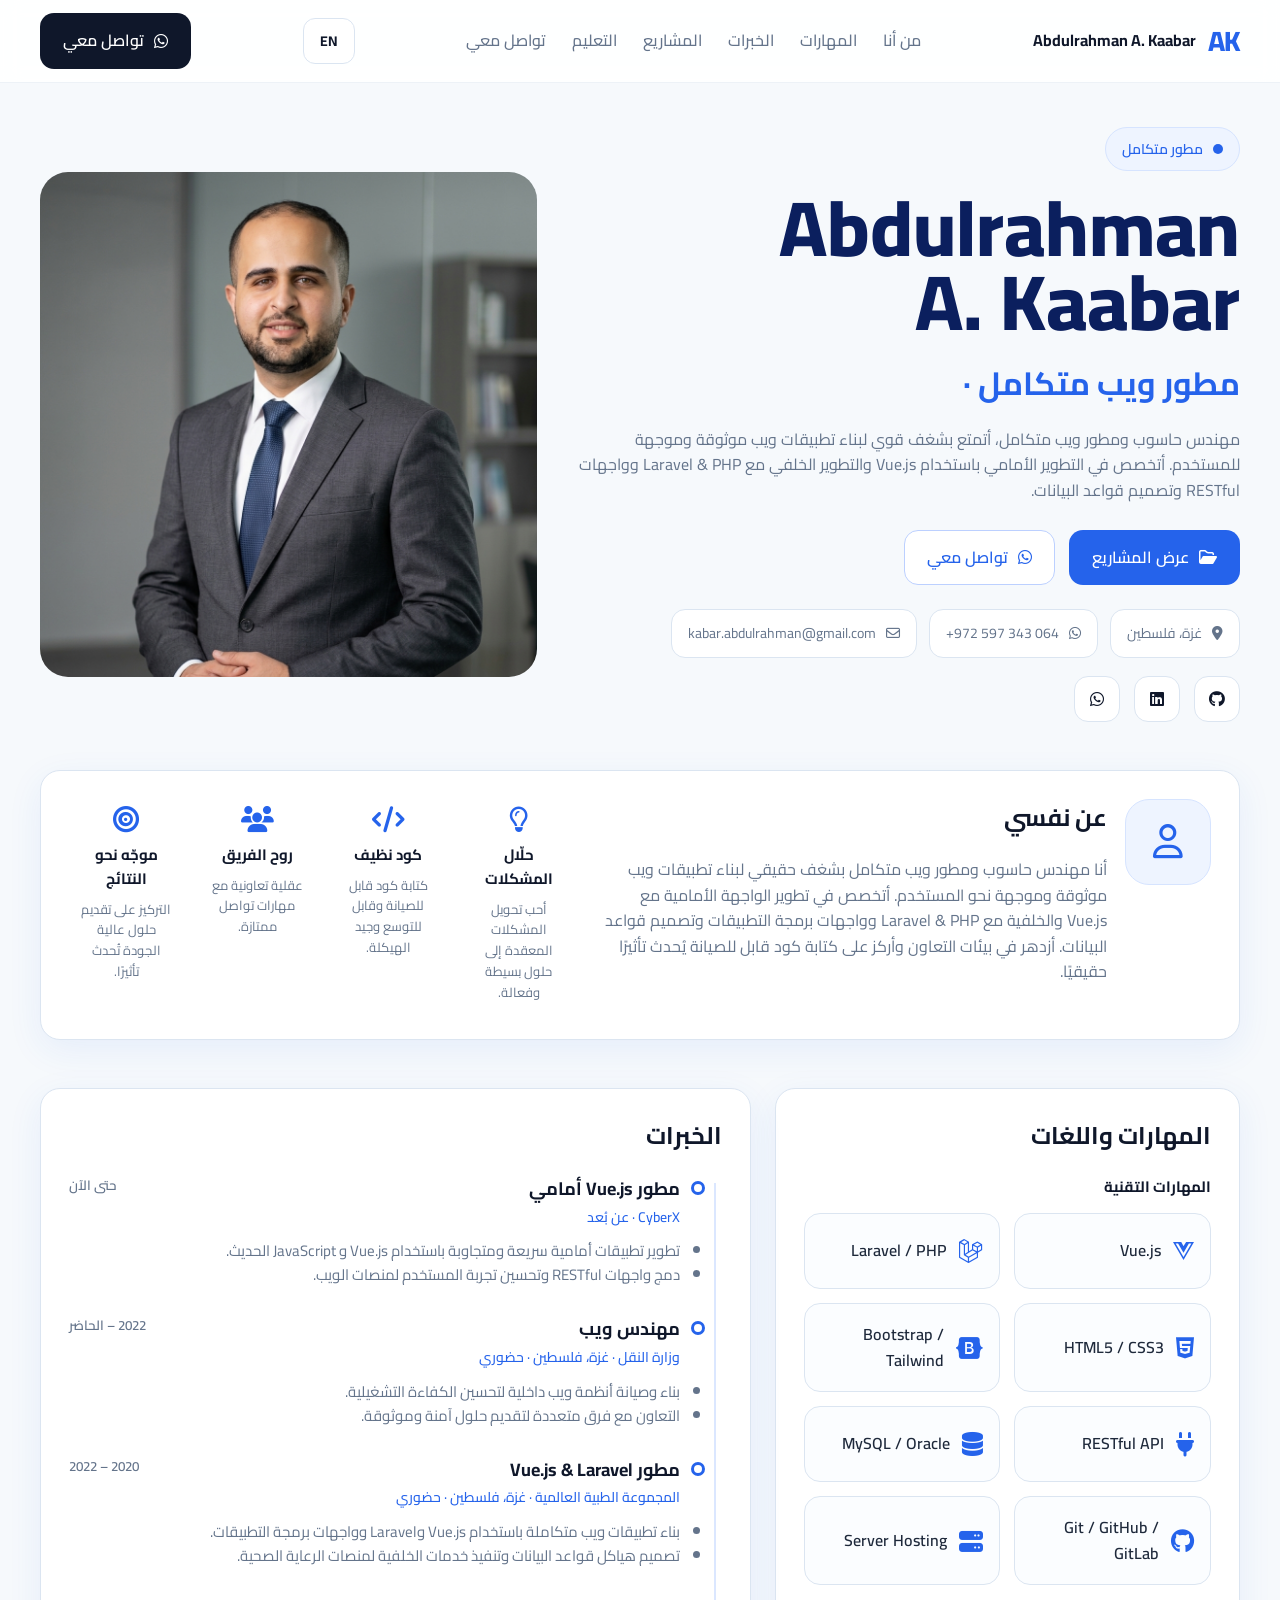
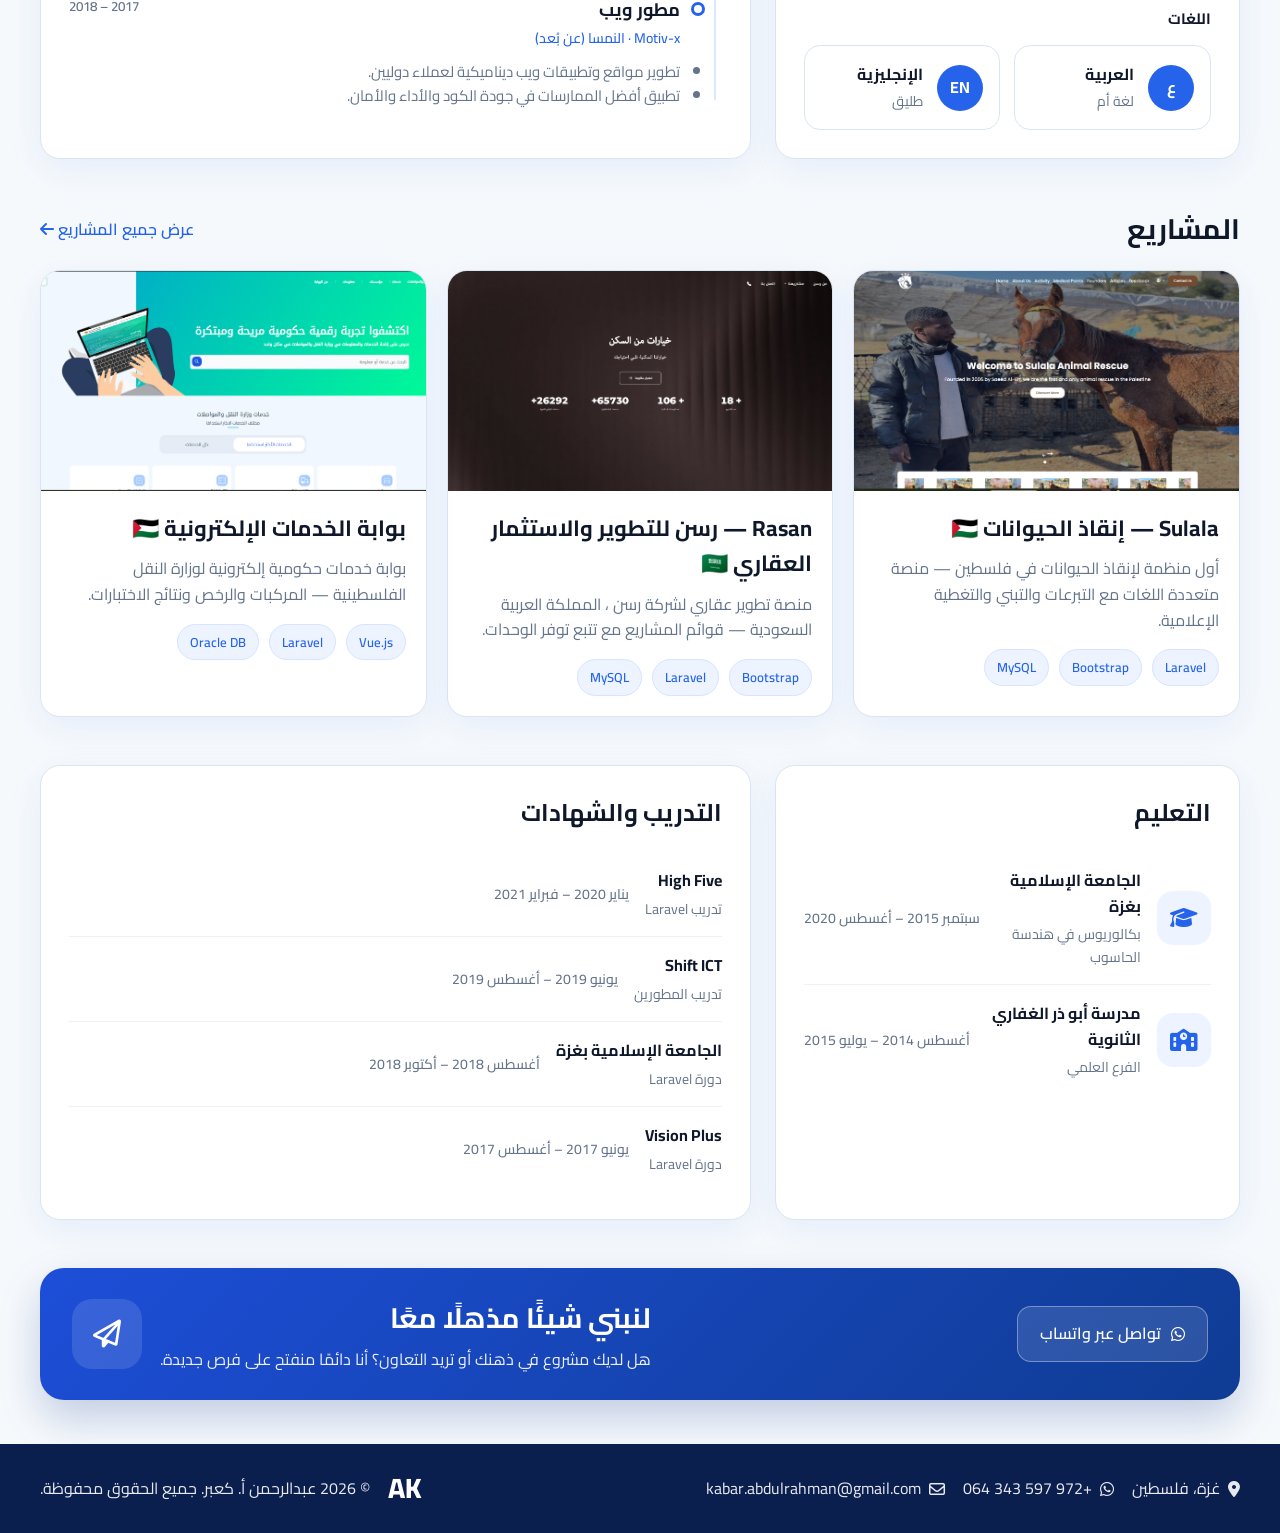
==== index.html @ 0f545db5 "update" ====
<!DOCTYPE html>
<html lang="ar" dir="rtl">
<head>
  <meta charset="UTF-8" />
  <meta name="viewport" content="width=device-width, initial-scale=1.0" />
  <title>عبد الرحمن كعبر | Full-Stack Vue.js &amp; Laravel Developer</title>

  <!-- SEO Primary -->
  <meta name="description" content="عبد الرحمن كعبر — مطور ويب Full-Stack متخصص في Vue.js و Laravel مع خبرة تزيد عن 5 سنوات في بناء تطبيقات ويب قابلة للتوسع لقطاعات العقارات، الخدمات الحكومية الإلكترونية، والمنظمات غير الحكومية." />
  <meta name="keywords" content="عبد الرحمن كعبر, مطور ويب Full-Stack, مطور Vue.js, مطور Laravel, مطور ويب فلسطين, Abdulrahman Kaabar, Full-Stack Developer, Vue.js Developer, Laravel Developer, Web Developer Palestine" />
  <meta name="author" content="عبد الرحمن كعبر" />
  <meta name="robots" content="index, follow" />
  <link rel="canonical" href="https://abdulrahman-kaabar.com/" />

  <!-- Open Graph -->
  <meta property="og:type" content="website" />
  <meta property="og:title" content="عبد الرحمن كعبر | Full-Stack Vue.js &amp; Laravel Developer" />
  <meta property="og:description" content="مطور ويب Full-Stack مع خبرة تزيد عن 5 سنوات في بناء منصات العقارات، بوابات الخدمات الحكومية الإلكترونية، وتطبيقات المنظمات غير الحكومية باستخدام Vue.js و Laravel." />
  <meta property="og:url" content="https://abdulrahman-kaabar.com/" />
  <meta property="og:image" content="https://abdulrahman-kaabar.com/og-image.jpg" />
  <meta property="og:image:width" content="1200" />
  <meta property="og:image:height" content="630" />
  <meta property="og:locale" content="ar_PS" />
  <meta property="og:locale:alternate" content="en_US" />
  <meta property="og:site_name" content="Abdulrahman A. Kaabar — Portfolio" />

  <!-- Twitter Card -->
  <meta name="twitter:card" content="summary_large_image" />
  <meta name="twitter:title" content="عبد الرحمن كعبر | Full-Stack Vue.js &amp; Laravel Developer" />
  <meta name="twitter:description" content="مطور ويب Full-Stack مع خبرة تزيد عن 5 سنوات في بناء منصات العقارات، بوابات الخدمات الحكومية الإلكترونية، وتطبيقات المنظمات غير الحكومية باستخدام Vue.js و Laravel." />
  <meta name="twitter:image" content="https://abdulrahman-kaabar.com/og-image.jpg" />

  <link rel="preconnect" href="https://fonts.googleapis.com">
  <link rel="preconnect" href="https://fonts.gstatic.com" crossorigin>
  <link
    href="https://fonts.googleapis.com/css2?family=Inter:wght@400;500;600;700;800&display=swap"
    rel="stylesheet"
  >

  <link
    rel="stylesheet"
    href="https://cdnjs.cloudflare.com/ajax/libs/font-awesome/6.5.2/css/all.min.css"
  />

  <link rel="stylesheet" href="style.css" />
  <!-- Anti-flash: apply saved language before render -->
  <script>(function(){var l=localStorage.getItem('cv_lang')||'ar';document.documentElement.lang=l;document.documentElement.dir=l==='ar'?'rtl':'ltr';}())</script>

  <!-- Structured Data (JSON-LD) -->
  <script type="application/ld+json">
  {
    "@context": "https://schema.org",
    "@type": "Person",
    "name": "عبد الرحمن كعبر",
    "jobTitle": "Full-Stack Web Developer",
    "description": "Full-Stack Developer specializing in Vue.js and Laravel with 5+ years of experience building scalable web applications.",
    "url": "https://abdulrahman-kaabar.com/",
    "email": "kabar.abdulrahman@gmail.com",
    "telephone": "+972597343064",
    "address": {
      "@type": "PostalAddress",
      "addressLocality": "Gaza",
      "addressCountry": "PS"
    },
    "knowsAbout": ["Vue.js", "Laravel", "PHP", "MySQL", "Oracle DB", "REST APIs", "Full-Stack Web Development"],
    "knowsLanguage": [
      { "@type": "Language", "name": "Arabic" },
      { "@type": "Language", "name": "English" }
    ],
    "sameAs": ["https://wa.me/972597343064"]
  }
  </script>
</head>
<body>

  <!-- Header -->
  <header class="header">
    <div class="container navbar">
      <a href="#" class="logo">
        <span class="logo-mark">AK</span>
        <span class="logo-text">Abdulrahman A. Kaabar</span>
      </a>

      <nav class="nav">
        <a href="#about">About</a>
        <a href="#skills">Skills</a>
        <a href="#experience">Experience</a>
        <a href="#projects">Projects</a>
        <a href="#education">Education</a>
        <a href="#contact">Contact</a>
      </nav>

      <button class="lang-btn" id="langToggle" onclick="toggleLang()">EN</button>

      <a href="https://wa.me/972597343064" target="_blank" rel="noopener noreferrer" class="btn btn-dark">
        <i class="fa-brands fa-whatsapp"></i>
        Contact Me
      </a>
    </div>
  </header>

  <!-- Hero -->
  <section class="hero">
    <div class="container hero-grid">
      <div class="hero-content">
        <span class="badge">
          <span class="dot"></span>
          Full-Stack Developer
        </span>

        <h1>Abdulrahman<br />A. Kaabar</h1>

        <h2>Full-Stack Web Developer · Vue.js & Laravel</h2>

        <p class="hero-desc">
          Computer Engineer and Full-Stack Developer with expertise in building
          scalable web applications using modern technologies. I enjoy solving
          complex problems, writing clean code, and delivering high-impact
          solutions that help businesses grow.
        </p>

        <div class="hero-actions">
          <a href="#projects" class="btn btn-primary">
            <i class="fa-regular fa-folder-open"></i>
            View Projects
          </a>

          <a href="https://wa.me/972597343064" target="_blank" rel="noopener noreferrer" class="btn btn-outline">
            <i class="fa-brands fa-whatsapp"></i>
            Contact Me
          </a>
        </div>

        <div class="info-chips">
          <div class="chip">
            <i class="fa-solid fa-location-dot"></i>
            Gaza, Palestine
          </div>
          <a href="https://wa.me/972597343064" target="_blank" rel="noopener noreferrer" class="chip">
            <i  class="fa-brands fa-whatsapp"></i>
            <span style="direction: ltr;">+972 597 343 064</span>
          </a>
          <div class="chip">
            <i class="fa-regular fa-envelope"></i>
            kabar.abdulrahman@gmail.com
          </div>
        </div>

        <div class="socials">
          <a href="https://github.com/AbdulrahmanKab"><i class="fa-brands fa-github"></i></a>
          <a href="https://www.linkedin.com/in/abdulrahman-kabar-14bb731b8/"><i class="fa-brands fa-linkedin"></i></a>
          <a href="https://wa.me/972597343064" target="_blank" rel="noopener noreferrer"><i class="fa-brands fa-whatsapp"></i></a>
        </div>
      </div>

      <div class="hero-image-wrap">
        <div class="hero-shape"></div>
        <img src="./my_image.png" alt="Profile" class="hero-image" />
      </div>
    </div>
  </section>

  <!-- About Summary -->
  <section id="about" class="section">
    <div class="container">
      <div class="card about-card">
        <div class="about-main">
          <div class="about-icon">
            <i class="fa-regular fa-user"></i>
          </div>

          <div>
            <h3 class="section-card-title">About Me</h3>
            <p>
              I am a Computer Engineer and Full-Stack Developer with a strong
              passion for building reliable, user-centric web applications. I
              specialize in front-end development with Vue.js and back-end
              development with Laravel & PHP, RESTful APIs, and database design.
              I thrive in collaborative environments and focus on writing
              maintainable code that delivers real impact.
            </p>
          </div>
        </div>

        <div class="about-highlights">
          <div class="highlight">
            <i class="fa-regular fa-lightbulb"></i>
            <h4>Problem Solver</h4>
            <p>I love turning complex problems into simple, effective solutions.</p>
          </div>

          <div class="highlight">
            <i class="fa-solid fa-code"></i>
            <h4>Clean Code</h4>
            <p>Writing maintainable, scalable, and well-structured code.</p>
          </div>

          <div class="highlight">
            <i class="fa-solid fa-users"></i>
            <h4>Team Player</h4>
            <p>Collaborative mindset with excellent communication skills.</p>
          </div>

          <div class="highlight">
            <i class="fa-solid fa-bullseye"></i>
            <h4>Result Driven</h4>
            <p>Focused on delivering high-quality solutions that create impact.</p>
          </div>
        </div>
      </div>
    </div>
  </section>

  <!-- Skills + Experience -->
  <section class="section">
    <div class="container two-cols">
      <!-- Skills -->
      <div id="skills" class="card">
        <h3 class="section-card-title">Skills & Languages</h3>

        <div class="block-title">Technical Skills</div>

        <div class="skill-grid">
          <div class="skill-box"><i class="fa-brands fa-vuejs"></i><span>Vue.js</span></div>
          <div class="skill-box"><i class="fa-brands fa-laravel"></i><span>Laravel / PHP</span></div>
          <div class="skill-box"><i class="fa-brands fa-html5"></i><span>HTML5 / CSS3</span></div>
          <div class="skill-box"><i class="fa-brands fa-bootstrap"></i><span>Bootstrap / Tailwind</span></div>
          <div class="skill-box"><i class="fa-solid fa-plug"></i><span>RESTful API</span></div>
          <div class="skill-box"><i class="fa-solid fa-database"></i><span>MySQL / Oracle</span></div>
          <div class="skill-box"><i class="fa-brands fa-github"></i><span>Git / GitHub / GitLab</span></div>
          <div class="skill-box"><i class="fa-solid fa-server"></i><span>Server Hosting</span></div>
        </div>

        <div class="block-title">Languages</div>
        <div class="languages">
          <div class="language-box">
            <div class="lang-circle">ع</div>
            <div>
              <strong>Arabic</strong>
              <span>Native</span>
            </div>
          </div>

          <div class="language-box">
            <div class="lang-circle">EN</div>
            <div>
              <strong>English</strong>
              <span>Fluent</span>
            </div>
          </div>
        </div>
      </div>

      <!-- Experience -->
      <div id="experience" class="card">
        <h3 class="section-card-title">Experience</h3>

        <div class="timeline">
          <div class="timeline-item">
            <div class="timeline-dot"></div>
            <div class="timeline-content">
              <div class="timeline-top">
                <div>
                  <h4>Frontend Vue.js Developer</h4>
                  <span>CyberX · Remote</span>
                </div>
                <small>Present</small>
              </div>
              <ul>
                <li>Developed responsive, high-performance front-end applications using Vue.js and modern JavaScript.</li>
                <li>Integrated RESTful APIs and optimized user experience for web platforms.</li>
              </ul>
            </div>
          </div>

          <div class="timeline-item">
            <div class="timeline-dot"></div>
            <div class="timeline-content">
              <div class="timeline-top">
                <div>
                  <h4>Web Engineer</h4>
                  <span>Ministry of Transport · Gaza, Palestine · On-site</span>
                </div>
                <small>2022 – present</small>
              </div>
              <ul>
                <li>Built and maintained web systems for internal use, improving operational efficiency.</li>
                <li>Collaborated with cross-functional teams to deliver secure and reliable solutions.</li>
              </ul>
            </div>
          </div>



          <div class="timeline-item">
            <div class="timeline-dot"></div>
            <div class="timeline-content">
              <div class="timeline-top">
                <div>
                  <h4>Vue.js & Laravel Developer</h4>
                  <span>Global Medical Group · Gaza, Palestine · On-site</span>
                </div>
                <small>2020 – 2022</small>
              </div>
              <ul>
                <li>Building full-stack web applications with Vue.js, Laravel, and RESTful APIs.</li>
                <li>Designed database structures and implemented backend services for healthcare platforms.</li>
              </ul>
            </div>
          </div>
                    <div class="timeline-item">
            <div class="timeline-dot"></div>
            <div class="timeline-content">
              <div class="timeline-top">
                <div>
                  <h4>Web Developer</h4>
                  <span>Motiv-x · Austria (Remote)</span>
                </div>
                <small>2017 – 2018</small>
              </div>
              <ul>
                <li>Developed dynamic websites and web applications for international clients.</li>
                <li>Implemented best practices in code quality, performance, and security.</li>
              </ul>
            </div>
          </div>
        </div>
      </div>
    </div>
  </section>

  <!-- Projects -->
  <section id="projects" class="section">
    <div class="container">
      <div class="section-head">
        <h3>Projects</h3>
        <a href="projects.html" class="view-all">View All Projects <i class="fa-solid fa-arrow-right"></i></a>
      </div>

      <div class="projects-grid">
        <div class="project-card">
          <img src="./images/sulalah.png" alt="Sulala Animal Rescue" />
          <div class="project-body">
            <h4>Sulala Animal Rescue 🇵🇸</h4>
            <p>First animal rescue NGO in Palestine — multilingual platform with donations, adoption, and media coverage.</p>
            <div class="tags">
              <span>Laravel</span>
              <span>Bootstrap</span>
              <span>MySQL</span>
            </div>
          </div>
        </div>

        <div class="project-card">
          <img src="./images/rasan.png" alt="Rasan Real Estate" />
          <div class="project-body">
            <h4>Rasan — رسن للتطوير والاستثمار 🇸🇦</h4>
            <p>Real estate development platform for Rsan Investment, Saudi Arabia — project listings with unit availability tracking.</p>
            <div class="tags">
              <span>Bootstrap</span>
              <span>Laravel</span>
              <span>MySQL</span>
            </div>
          </div>
        </div>

        <div class="project-card">
          <img src="./images/portal.png" alt="MoT E-Services Portal" />
          <div class="project-body">
            <h4>MoT E-Services Portal 🇵🇸</h4>
            <p>Government e-services portal for the Palestinian Ministry of Transport — vehicles, licenses, and exam results.</p>
            <div class="tags">
              <span>Vue.js</span>
              <span>Laravel</span>
              <span>Oracle DB</span>
            </div>
          </div>
        </div>
      </div>
    </div>
  </section>

  <!-- Education + Training -->
  <section id="education" class="section">
    <div class="container two-cols">
      <div class="card">
        <h3 class="section-card-title">Education</h3>

        <div class="edu-item">
          <div class="edu-icon"><i class="fa-solid fa-graduation-cap"></i></div>
          <div class="edu-info">
            <h4>Islamic University of Gaza</h4>
            <p>Bachelor's in Computer Engineering</p>
          </div>
          <span>Sep 2015 – Aug 2020</span>
        </div>

        <div class="edu-item">
          <div class="edu-icon"><i class="fa-solid fa-school"></i></div>
          <div class="edu-info">
            <h4>Abu Thar Al-Ghafari High School</h4>
            <p>Scientific Stream</p>
          </div>
          <span>Aug 2014 – Jul 2015</span>
        </div>
      </div>

      <div class="card">
        <h3 class="section-card-title">Training & Certifications</h3>
      <div class="training-item">
          <div>
            <h4>High Five</h4>
            <p>Laravel Training</p>
          </div>
          <span>Jan 2020 – Feb 2021</span>
        </div>
        <div class="training-item">
          <div>
            <h4>Shift ICT</h4>
            <p>Developer Training</p>
          </div>
          <span>Jun 2019 – Aug 2019</span>
        </div>

        <div class="training-item">
          <div>
            <h4>Islamic University of Gaza</h4>
            <p>Laravel Course</p>
          </div>
          <span>Aug 201 – Oct 2018</span>
        </div>

        <div class="training-item">
          <div>
            <h4>Vision Plus</h4>
            <p>Laravel Course</p>
          </div>
          <span>Jun 2017 – Aug 2017</span>
        </div>

  
      </div>
    </div>
  </section>

  <!-- CTA -->
  <section id="contact" class="section">
    <div class="container">
      <div class="cta">
        <div class="cta-left">
          <div class="cta-icon">
            <i class="fa-regular fa-paper-plane"></i>
          </div>
          <div>
            <h3>Let's build something amazing together</h3>
            <p>Have a project in mind or want to collaborate? I'm always open to new opportunities.</p>
          </div>
        </div>

        <a href="https://wa.me/972597343064" target="_blank" rel="noopener noreferrer" class="btn btn-light">
          <i class="fa-brands fa-whatsapp"></i>
          Chat on WhatsApp
        </a>
      </div>
    </div>
  </section>

  <!-- Footer -->
  <footer class="footer">
    <div class="container footer-content">
      <div class="footer-left">
        <span class="footer-logo">AK</span>
        <span>© 2026 Abdulrahman A. Kaabar. All rights reserved.</span>
      </div>

      <div class="footer-right">
        <span><i class="fa-solid fa-location-dot"></i> Gaza, Palestine</span>
        <a href="https://wa.me/972597343064" target="_blank" rel="noopener noreferrer" style="color:inherit;display:inline-flex;align-items:center;gap:8px;"><i class="fa-brands fa-whatsapp"></i> +972 597 343 064</a>
        <span><i class="fa-regular fa-envelope"></i> kabar.abdulrahman@gmail.com</span>
      </div>
    </div>
  </footer>


  <script>
    /* ══════════════════════════════════════════════════════════
       i18n – Portfolio (index.html)
       Default language: Arabic (ar). Toggle stores to localStorage.
    ══════════════════════════════════════════════════════════ */
    const T = {
      ar: {
        title: 'عبدالرحمن أ. كعبر | ملف الأعمال',
        lang_lbl: 'EN',
        nav: ['من أنا', 'المهارات', 'الخبرات', 'المشاريع', 'التعليم', 'تواصل معي'],
        nav_btn: 'تواصل معي',
        badge: 'مطور متكامل',
        h2: 'مطور ويب متكامل ·',
        hero_desc: 'مهندس حاسوب ومطور ويب متكامل، أتمتع بشغف قوي لبناء تطبيقات ويب موثوقة وموجهة للمستخدم. أتخصص في التطوير الأمامي باستخدام Vue.js والتطوير الخلفي مع Laravel & PHP وواجهات RESTful وتصميم قواعد البيانات.',
        btn1: 'عرض المشاريع',
        btn2: 'تواصل معي',
        chip_location: 'غزة، فلسطين',
        about_title: 'عن نفسي',
        about_text: 'أنا مهندس حاسوب ومطور ويب متكامل بشغف حقيقي لبناء تطبيقات ويب موثوقة وموجهة نحو المستخدم. أتخصص في تطوير الواجهة الأمامية مع Vue.js والخلفية مع Laravel & PHP وواجهات برمجة التطبيقات وتصميم قواعد البيانات. أزدهر في بيئات التعاون وأركز على كتابة كود قابل للصيانة يُحدث تأثيرًا حقيقيًا.',
        hl: [
          ['حلّال المشكلات', 'أحب تحويل المشكلات المعقدة إلى حلول بسيطة وفعالة.'],
          ['كود نظيف', 'كتابة كود قابل للصيانة وقابل للتوسع وجيد الهيكلة.'],
          ['روح الفريق', 'عقلية تعاونية مع مهارات تواصل ممتازة.'],
          ['موجّه نحو النتائج', 'التركيز على تقديم حلول عالية الجودة تُحدث تأثيرًا.'],
        ],
        skills_title: 'المهارات واللغات',
        tech_skills: 'المهارات التقنية',
        lang_section: 'اللغات',
        langs: [['العربية', 'لغة أم'], ['الإنجليزية', 'طليق']],
        exp_title: 'الخبرات',
        exp: [
          ['مطور Vue.js أمامي', 'CyberX · عن بُعد', 'حتى الآن',
           'تطوير تطبيقات أمامية سريعة ومتجاوبة باستخدام Vue.js و JavaScript الحديث.',
           'دمج واجهات RESTful وتحسين تجربة المستخدم لمنصات الويب.'],
          ['مهندس ويب', 'وزارة النقل · غزة، فلسطين · حضوري', '2022 – الحاضر',
           'بناء وصيانة أنظمة ويب داخلية لتحسين الكفاءة التشغيلية.',
           'التعاون مع فرق متعددة لتقديم حلول آمنة وموثوقة.'],
          ['مطور Vue.js & Laravel', 'المجموعة الطبية العالمية · غزة، فلسطين · حضوري', '2020 – 2022',
           'بناء تطبيقات ويب متكاملة باستخدام Vue.js وLaravel وواجهات برمجة التطبيقات.',
           'تصميم هياكل قواعد البيانات وتنفيذ خدمات الخلفية لمنصات الرعاية الصحية.'],
          ['مطور ويب', 'Motiv-x · النمسا (عن بُعد)', '2017 – 2018',
           'تطوير مواقع وتطبيقات ويب ديناميكية لعملاء دوليين.',
           'تطبيق أفضل الممارسات في جودة الكود والأداء والأمان.'],
        ],
        proj_title: 'المشاريع',
        view_all: 'عرض جميع المشاريع',
        projs: [
          ['Sulala — إنقاذ الحيوانات 🇵🇸', 'أول منظمة لإنقاذ الحيوانات في فلسطين — منصة متعددة اللغات مع التبرعات والتبني والتغطية الإعلامية.'],
          ['Rasan — رسن للتطوير والاستثمار العقاري 🇸🇦', 'منصة تطوير عقاري لشركة رسن ، المملكة العربية السعودية — قوائم المشاريع مع تتبع توفر الوحدات.'],
          ['بوابة الخدمات الإلكترونية 🇵🇸', 'بوابة خدمات حكومية إلكترونية لوزارة النقل الفلسطينية — المركبات والرخص ونتائج الاختبارات.'],
        ],
        edu_title: 'التعليم',
        edu: [
          ['الجامعة الإسلامية بغزة', 'بكالوريوس في هندسة الحاسوب', 'سبتمبر 2015 – أغسطس 2020'],
          ['مدرسة أبو ذر الغفاري الثانوية', 'الفرع العلمي', 'أغسطس 2014 – يوليو 2015'],
        ],
        train_title: 'التدريب والشهادات',
        train: [
          ['High Five', 'تدريب Laravel', 'يناير 2020 – فبراير 2021'],
          ['Shift ICT', 'تدريب المطورين', 'يونيو 2019 – أغسطس 2019'],
          ['الجامعة الإسلامية بغزة', 'دورة Laravel', 'أغسطس 2018 – أكتوبر 2018'],
          ['Vision Plus', 'دورة Laravel', 'يونيو 2017 – أغسطس 2017'],
        ],
        cta_h3: 'لنبني شيئًا مذهلًا معًا',
        cta_p: 'هل لديك مشروع في ذهنك أو تريد التعاون؟ أنا دائمًا منفتح على فرص جديدة.',
        cta_btn: 'تواصل عبر واتساب',
        footer_copy: '© 2026 عبدالرحمن أ. كعبر. جميع الحقوق محفوظة.',
        footer_loc: 'غزة، فلسطين',
      },
      en: {
        title: 'Abdulrahman A. Kaabar | Portfolio',
        lang_lbl: 'العربية',
        nav: ['About', 'Skills', 'Experience', 'Projects', 'Education', 'Contact'],
        nav_btn: 'Contact Me',
        badge: 'Full-Stack Developer',
        h2: 'Full-Stack Web Developer · Vue.js & Laravel',
        hero_desc: 'Computer Engineer and Full-Stack Developer with expertise in building scalable web applications using modern technologies. I enjoy solving complex problems, writing clean code, and delivering high-impact solutions that help businesses grow.',
        btn1: 'View Projects',
        btn2: 'Contact Me',
        chip_location: 'Gaza, Palestine',
        about_title: 'About Me',
        about_text: 'I am a Computer Engineer and Full-Stack Developer with a strong passion for building reliable, user-centric web applications. I specialize in front-end development with Vue.js and back-end development with Laravel & PHP, RESTful APIs, and database design. I thrive in collaborative environments and focus on writing maintainable code that delivers real impact.',
        hl: [
          ['Problem Solver', 'I love turning complex problems into simple, effective solutions.'],
          ['Clean Code', 'Writing maintainable, scalable, and well-structured code.'],
          ['Team Player', 'Collaborative mindset with excellent communication skills.'],
          ['Result Driven', 'Focused on delivering high-quality solutions that create impact.'],
        ],
        skills_title: 'Skills & Languages',
        tech_skills: 'Technical Skills',
        lang_section: 'Languages',
        langs: [['Arabic', 'Native'], ['English', 'Fluent']],
        exp_title: 'Experience',
        exp: [
          ['Frontend Vue.js Developer', 'CyberX · Remote', 'Present',
           'Developed responsive, high-performance front-end applications using Vue.js and modern JavaScript.',
           'Integrated RESTful APIs and optimized user experience for web platforms.'],
          ['Web Engineer', 'Ministry of Transport · Gaza, Palestine · On-site', '2022 – present',
           'Built and maintained web systems for internal use, improving operational efficiency.',
           'Collaborated with cross-functional teams to deliver secure and reliable solutions.'],
          ['Vue.js & Laravel Developer', 'Global Medical Group · Gaza, Palestine · On-site', '2020 – 2022',
           'Building full-stack web applications with Vue.js, Laravel, and RESTful APIs.',
           'Designed database structures and implemented backend services for healthcare platforms.'],
          ['Web Developer', 'Motiv-x · Austria (Remote)', '2017 – 2018',
           'Developed dynamic websites and web applications for international clients.',
           'Implemented best practices in code quality, performance, and security.'],
        ],
        proj_title: 'Projects',
        view_all: 'View All Projects',
        projs: [
          ['Sulala Animal Rescue 🇵🇸', 'First animal rescue NGO in Palestine — multilingual platform with donations, adoption, and media coverage.'],
          ['Rasan — رسن للاستثمار والتطوير العقاري 🇸🇦', 'Real estate development platform for Rasan Investment, Saudi Arabia — project listings with unit availability tracking.'],
          ['MoT E-Services Portal 🇵🇸', 'Government e-services portal for the Palestinian Ministry of Transport — vehicles, licenses, and exam results.'],
        ],
        edu_title: 'Education',
        edu: [
          ['Islamic University of Gaza', "Bachelor's in Computer Engineering", 'Sep 2015 – Aug 2020'],
          ['Abu Thar Al-Ghafari High School', 'Scientific Stream', 'Aug 2014 – Jul 2015'],
        ],
        train_title: 'Training & Certifications',
        train: [
          ['High Five', 'Laravel Training', 'Jan 2020 – Feb 2021'],
          ['Shift ICT', 'Developer Training', 'Jun 2019 – Aug 2019'],
          ['Islamic University of Gaza', 'Laravel Course', 'Aug 2018 – Oct 2018'],
          ['Vision Plus', 'Laravel Course', 'Jun 2017 – Aug 2017'],
        ],
        cta_h3: "Let's build something amazing together",
        cta_p: "Have a project in mind or want to collaborate? I'm always open to new opportunities.",
        cta_btn: 'Chat on WhatsApp',
        footer_copy: '© 2026 Abdulrahman A. Kaabar. All rights reserved.',
        footer_loc: 'Gaza, Palestine',
      }
    };

    /* Update text nodes while preserving child elements (icons etc.) */
    function setTxt(el, text) {
      if (!el) return;
      let done = false;
      el.childNodes.forEach(n => {
        if (n.nodeType === 3 && n.textContent.trim()) {
          n.textContent = ' ' + text + ' ';
          done = true;
        }
      });
      if (!done) el.textContent = text;
    }

    function applyLang(lang) {
      const t = T[lang];
      const D = document;
      D.documentElement.lang = lang;
      D.documentElement.dir = lang === 'ar' ? 'rtl' : 'ltr';
      D.title = t.title;

      /* Lang toggle label */
      const lb = D.getElementById('langToggle');
      if (lb) lb.textContent = t.lang_lbl;

      /* Nav */
      D.querySelectorAll('.nav a').forEach((a, i) => { if (t.nav[i]) a.textContent = t.nav[i]; });
      setTxt(D.querySelector('.navbar .btn-dark'), t.nav_btn);

      /* Hero */
      setTxt(D.querySelector('.badge'), t.badge);
      const h2el = D.querySelector('.hero-content h2');
      if (h2el) h2el.textContent = t.h2;
      const descEl = D.querySelector('.hero-desc');
      if (descEl) descEl.textContent = t.hero_desc;
      const hBtns = D.querySelectorAll('.hero-actions .btn');
      setTxt(hBtns[0], t.btn1);
      setTxt(hBtns[1], t.btn2);
      setTxt(D.querySelector('.info-chips .chip'), t.chip_location);

      /* About */
      const aboutTitle = D.querySelector('#about .section-card-title');
      if (aboutTitle) aboutTitle.textContent = t.about_title;
      const aboutP = D.querySelector('#about .about-main p');
      if (aboutP) aboutP.textContent = t.about_text;
      D.querySelectorAll('.highlight').forEach((h, i) => {
        if (!t.hl[i]) return;
        h.querySelector('h4').textContent = t.hl[i][0];
        h.querySelector('p').textContent  = t.hl[i][1];
      });

      /* Skills */
      const skillsTitle = D.querySelector('#skills .section-card-title');
      if (skillsTitle) skillsTitle.textContent = t.skills_title;
      const bts = D.querySelectorAll('#skills .block-title');
      if (bts[0]) bts[0].textContent = t.tech_skills;
      if (bts[1]) bts[1].textContent = t.lang_section;
      D.querySelectorAll('.language-box').forEach((b, i) => {
        if (!t.langs[i]) return;
        b.querySelector('strong').textContent = t.langs[i][0];
        b.querySelector('span').textContent   = t.langs[i][1];
      });

      /* Experience */
      const expTitle = D.querySelector('#experience .section-card-title');
      if (expTitle) expTitle.textContent = t.exp_title;
      D.querySelectorAll('.timeline-item').forEach((item, i) => {
        if (!t.exp[i]) return;
        const [title, company, date, li1, li2] = t.exp[i];
        item.querySelector('h4').textContent    = title;
        item.querySelector('span').textContent  = company;
        item.querySelector('small').textContent = date;
        const lis = item.querySelectorAll('li');
        if (lis[0]) lis[0].textContent = li1;
        if (lis[1]) lis[1].textContent = li2;
      });

      /* Projects */
      const projH3 = D.querySelector('#projects .section-head h3');
      if (projH3) projH3.textContent = t.proj_title;
      setTxt(D.querySelector('#projects .view-all'), t.view_all);
      D.querySelectorAll('.project-card').forEach((c, i) => {
        if (!t.projs[i]) return;
        c.querySelector('h4').textContent = t.projs[i][0];
        c.querySelector('p').textContent  = t.projs[i][1];
      });

      /* Education */
      const eduCards = D.querySelectorAll('#education .card');
      if (eduCards[0]) eduCards[0].querySelector('.section-card-title').textContent = t.edu_title;
      D.querySelectorAll('.edu-item').forEach((item, i) => {
        if (!t.edu[i]) return;
        item.querySelector('.edu-info h4').textContent = t.edu[i][0];
        item.querySelector('.edu-info p').textContent  = t.edu[i][1];
        item.querySelector('span').textContent         = t.edu[i][2];
      });

      /* Training */
      if (eduCards[1]) eduCards[1].querySelector('.section-card-title').textContent = t.train_title;
      D.querySelectorAll('.training-item').forEach((item, i) => {
        if (!t.train[i]) return;
        item.querySelector('h4').textContent   = t.train[i][0];
        item.querySelector('p').textContent    = t.train[i][1];
        item.querySelector('span').textContent = t.train[i][2];
      });

      /* CTA */
      const ctaH3 = D.querySelector('.cta h3');
      if (ctaH3) ctaH3.textContent = t.cta_h3;
      const ctaP = D.querySelector('.cta p');
      if (ctaP) ctaP.textContent = t.cta_p;
      setTxt(D.querySelector('#contact .btn-light'), t.cta_btn);

      /* Footer */
      const fSpans = D.querySelectorAll('.footer-left span');
      if (fSpans[1]) fSpans[1].textContent = t.footer_copy;
      setTxt(D.querySelector('.footer-right span'), t.footer_loc);
    }

    function toggleLang() {
      const next = document.documentElement.lang === 'ar' ? 'en' : 'ar';
      localStorage.setItem('cv_lang', next);
      applyLang(next);
    }

    /* Apply on DOMContentLoaded */
    applyLang(localStorage.getItem('cv_lang') || 'ar');
  </script>
</body>
</html>
---- style.css ----
@import url('https://fonts.googleapis.com/css2?family=Cairo:wght@400;500;600;700;800&display=swap');

:root {
  --primary: #2563eb;
  --primary-dark: #173b8f;
  --secondary: #0f172a;
  --text: #1e293b;
  --muted: #64748b;
  --border: #dbe5f1;
  --bg: #f6f9fc;
  --white: #ffffff;
  --shadow: 0 10px 35px rgba(37, 99, 235, 0.08);
  --radius: 20px;
}

* {
  margin: 0;
  padding: 0;
  box-sizing: border-box;
}

html {
  scroll-behavior: smooth;
}

body {
  font-family: "Inter", sans-serif;
  background: var(--bg);
  color: var(--text);
  line-height: 1.6;
}

img {
  display: block;
  max-width: 100%;
}

a {
  text-decoration: none;
  color: inherit;
}

ul {
  padding-left: 18px;
}

.container {
  width: min(1200px, calc(100% - 32px));
  margin-inline: auto;
}

.section {
  padding: 24px 0;
}

.card {
  background: var(--white);
  border: 1px solid var(--border);
  border-radius: var(--radius);
  box-shadow: var(--shadow);
  padding: 28px;
}

.section-card-title {
  font-size: 24px;
  font-weight: 700;
  margin-bottom: 20px;
  color: var(--secondary);
}

/* Header */
.header {
  position: sticky;
  top: 0;
  z-index: 999;
  background: rgba(255, 255, 255, 0.9);
  backdrop-filter: blur(10px);
  border-bottom: 1px solid #edf2f7;
}

.navbar {
  min-height: 82px;
  display: flex;
  align-items: center;
  justify-content: space-between;
  gap: 20px;
}

.logo {
  display: flex;
  align-items: center;
  gap: 12px;
  font-weight: 700;
}

.logo-mark {
  font-size: 28px;
  font-weight: 800;
  color: var(--primary);
  letter-spacing: -1px;
}

.logo-text {
  font-size: 16px;
  color: var(--secondary);
}

.nav {
  display: flex;
  align-items: center;
  gap: 26px;
}

.nav a {
  color: var(--muted);
  font-weight: 500;
  transition: 0.3s ease;
}

.nav a:hover,
.nav-active {
  color: var(--primary);
}

/* Buttons */
.btn {
  display: inline-flex;
  align-items: center;
  gap: 10px;
  padding: 14px 22px;
  border-radius: 14px;
  font-weight: 600;
  transition: 0.3s ease;
  border: 1px solid transparent;
}

.btn-primary {
  background: var(--primary);
  color: var(--white);
}

.btn-primary:hover {
  background: #1d4ed8;
}

.btn-outline {
  background: var(--white);
  color: var(--primary);
  border-color: #bcd0ff;
}

.btn-outline:hover {
  background: #eef4ff;
}

.btn-dark {
  background: var(--secondary);
  color: var(--white);
}

.btn-dark:hover {
  background: #1e293b;
}

.btn-light {
  background: rgba(255, 255, 255, 0.12);
  border: 1px solid rgba(255, 255, 255, 0.35);
  color: var(--white);
}

.btn-light:hover {
  background: rgba(255, 255, 255, 0.18);
}

/* Hero */
.hero {
  padding: 44px 0 24px;
}

.hero-grid {
  display: grid;
  grid-template-columns: 1.2fr 0.9fr;
  gap: 40px;
  align-items: center;
}

.badge {
  display: inline-flex;
  align-items: center;
  gap: 10px;
  padding: 10px 16px;
  background: #eef4ff;
  color: var(--primary);
  border: 1px solid #d6e4ff;
  border-radius: 999px;
  font-weight: 600;
  font-size: 14px;
  margin-bottom: 20px;
}

.dot {
  width: 10px;
  height: 10px;
  background: var(--primary);
  border-radius: 50%;
}

.hero-content h1 {
  font-size: clamp(42px, 7vw, 78px);
  line-height: 0.95;
  color: #0b1f5e;
  font-weight: 800;
  margin-bottom: 18px;
}

.hero-content h2 {
  font-size: 32px;
  color: var(--primary);
  margin-bottom: 18px;
}

.hero-desc {
  max-width: 700px;
  color: var(--muted);
  font-size: 16px;
  margin-bottom: 26px;
}

.hero-actions {
  display: flex;
  flex-wrap: wrap;
  gap: 14px;
  margin-bottom: 24px;
}

.info-chips {
  display: flex;
  flex-wrap: wrap;
  gap: 12px;
  margin-bottom: 18px;
}

.chip {
  display: inline-flex;
  align-items: center;
  gap: 10px;
  background: var(--white);
  border: 1px solid var(--border);
  padding: 12px 16px;
  border-radius: 14px;
  color: var(--muted);
  font-size: 14px;
  transition: border-color .2s, color .2s;
}
a.chip:hover {
  border-color: #25d366;
  color: #25d366;
}

.socials {
  display: flex;
  gap: 14px;
}

.socials a {
  width: 46px;
  height: 46px;
  border-radius: 14px;
  display: grid;
  place-items: center;
  border: 1px solid var(--border);
  background: var(--white);
  color: var(--secondary);
  transition: 0.3s ease;
}

.socials a:hover {
  color: var(--primary);
  border-color: #bcd0ff;
  transform: translateY(-2px);
}

.hero-image-wrap {
  position: relative;
  min-height: 560px;
  display: flex;
  align-items: center;
  justify-content: center;
}

.hero-shape {
  position: absolute;
  width: 85%;
  height: 88%;
  background: linear-gradient(180deg, #dbeafe, #eff6ff);
  clip-path: polygon(25% 0%, 75% 0%, 100% 20%, 100% 80%, 75% 100%, 25% 100%, 0 80%, 0 20%);
  border-radius: 40px;
}

.hero-image {
  position: relative;
  z-index: 2;
  max-height: 560px;
  object-fit: cover;
  border-radius: 28px;
}

/* About */
.about-card {
  display: grid;
  grid-template-columns: 1.2fr 1fr;
  gap: 26px;
}

.about-main {
  display: flex;
  gap: 18px;
}

.about-icon {
  min-width: 86px;
  height: 86px;
  border-radius: 24px;
  background: #eef4ff;
  color: var(--primary);
  display: grid;
  place-items: center;
  font-size: 34px;
  border: 1px solid #d6e4ff;
}

.about-main p {
  color: var(--muted);
}

.about-highlights {
  display: grid;
  grid-template-columns: repeat(4, 1fr);
  gap: 16px;
}

.highlight {
  text-align: center;
  padding: 8px 10px;
}

.highlight i {
  font-size: 26px;
  color: var(--primary);
  margin-bottom: 10px;
}

.highlight h4 {
  font-size: 15px;
  color: var(--secondary);
  margin-bottom: 8px;
}

.highlight p {
  color: var(--muted);
  font-size: 13px;
}

/* Layout */
.two-cols {
  display: grid;
  grid-template-columns: 0.95fr 1.45fr;
  gap: 24px;
}

.block-title {
  font-size: 15px;
  font-weight: 700;
  color: var(--secondary);
  margin-bottom: 14px;
}

/* Skills */
.skill-grid {
  display: grid;
  grid-template-columns: repeat(2, 1fr);
  gap: 14px;
  margin-bottom: 22px;
}

.skill-box {
  border: 1px solid var(--border);
  border-radius: 16px;
  background: #fbfdff;
  padding: 18px 16px;
  display: flex;
  align-items: center;
  gap: 12px;
  min-height: 76px;
}

.skill-box i {
  font-size: 24px;
  color: var(--primary);
}

.skill-box span {
  font-weight: 600;
  color: var(--text);
}

.languages {
  display: grid;
  grid-template-columns: repeat(2, 1fr);
  gap: 14px;
}

.language-box {
  border: 1px solid var(--border);
  border-radius: 16px;
  padding: 16px;
  display: flex;
  gap: 14px;
  align-items: center;
}

.lang-circle {
  width: 46px;
  height: 46px;
  border-radius: 50%;
  background: var(--primary);
  color: var(--white);
  display: grid;
  place-items: center;
  font-weight: 700;
}

.language-box strong {
  display: block;
  color: var(--secondary);
}

.language-box span {
  color: var(--muted);
  font-size: 14px;
}

/* Experience */
.timeline {
  position: relative;
  padding-left: 18px;
}

.timeline::before {
  content: "";
  position: absolute;
  left: 6px;
  top: 8px;
  bottom: 8px;
  width: 2px;
  background: #dbe7ff;
}

.timeline-item {
  position: relative;
  padding-left: 24px;
  margin-bottom: 28px;
}

.timeline-item:last-child {
  margin-bottom: 0;
}

.timeline-dot {
  position: absolute;
  left: -1px;
  top: 6px;
  width: 14px;
  height: 14px;
  background: var(--white);
  border: 3px solid var(--primary);
  border-radius: 50%;
  z-index: 2;
}

.timeline-content h4 {
  font-size: 18px;
  color: var(--secondary);
}

.timeline-content span {
  color: var(--primary);
  font-size: 14px;
  font-weight: 500;
}

.timeline-top {
  display: flex;
  justify-content: space-between;
  gap: 16px;
  align-items: start;
  margin-bottom: 10px;
}

.timeline-top small {
  color: var(--muted);
  font-weight: 600;
}

.timeline-content ul {
  color: var(--muted);
  font-size: 15px;
}

/* Projects */
.section-head {
  display: flex;
  align-items: center;
  justify-content: space-between;
  margin-bottom: 18px;
}

.section-head h3 {
  font-size: 28px;
  color: var(--secondary);
}

.view-all {
  color: var(--primary);
  font-weight: 600;
}

.projects-grid {
  display: grid;
  grid-template-columns: repeat(3, 1fr);
  gap: 20px;
}

.project-card {
  background: var(--white);
  border: 1px solid var(--border);
  border-radius: 20px;
  overflow: hidden;
  box-shadow: var(--shadow);
}

.project-card img {
  width: 100%;
  height: 220px;
  object-fit: cover;
}

.project-body {
  padding: 20px;
}

.project-body h4 {
  font-size: 22px;
  color: var(--secondary);
  margin-bottom: 10px;
}

.project-body p {
  color: var(--muted);
  margin-bottom: 16px;
}

.tags {
  display: flex;
  flex-wrap: wrap;
  gap: 10px;
}

.tags span {
  background: #eef4ff;
  color: var(--primary);
  border: 1px solid #d6e4ff;
  padding: 7px 12px;
  border-radius: 999px;
  font-size: 13px;
  font-weight: 600;
}

/* Education / Training */
.edu-item,
.training-item {
  display: grid;
  grid-template-columns: auto 1fr auto;
  gap: 16px;
  align-items: center;
  padding: 16px 0;
  border-bottom: 1px solid #edf2f7;
}

.edu-item:last-child,
.training-item:last-child {
  border-bottom: none;
}

.edu-icon {
  width: 54px;
  height: 54px;
  border-radius: 16px;
  background: #eef4ff;
  color: var(--primary);
  display: grid;
  place-items: center;
  font-size: 22px;
}

.edu-info h4,
.training-item h4 {
  color: var(--secondary);
  margin-bottom: 4px;
}

.edu-info p,
.training-item p {
  color: var(--muted);
  font-size: 14px;
}

.edu-item span,
.training-item span {
  color: var(--muted);
  font-size: 14px;
  font-weight: 500;
}

/* CTA */
.cta {
  background: linear-gradient(135deg, #1d4ed8, #0f3c93);
  color: var(--white);
  border-radius: 24px;
  padding: 28px 32px;
  display: flex;
  align-items: center;
  justify-content: space-between;
  gap: 20px;
  box-shadow: 0 18px 40px rgba(13, 52, 136, 0.22);
}

.cta-left {
  display: flex;
  align-items: center;
  gap: 18px;
}

.cta-icon {
  width: 70px;
  height: 70px;
  border-radius: 20px;
  display: grid;
  place-items: center;
  background: rgba(255, 255, 255, 0.12);
  font-size: 28px;
}

.cta h3 {
  font-size: 28px;
  margin-bottom: 6px;
}

.cta p {
  opacity: 0.92;
}

/* Footer */
.footer {
  background: #0b1f4f;
  color: rgba(255, 255, 255, 0.9);
  padding: 22px 0;
  margin-top: 20px;
}

.footer-content {
  display: flex;
  align-items: center;
  justify-content: space-between;
  gap: 18px;
  flex-wrap: wrap;
}

.footer-left,
.footer-right {
  display: flex;
  align-items: center;
  gap: 18px;
  flex-wrap: wrap;
}

.footer-logo {
  font-size: 28px;
  font-weight: 800;
  color: #fff;
}

.footer-right span {
  display: inline-flex;
  align-items: center;
  gap: 8px;
}

/* Responsive */
@media (max-width: 1100px) {
  .nav {
    display: none;
  }

  .hero-grid,
  .about-card,
  .two-cols,
  .projects-grid {
    grid-template-columns: 1fr;
  }

  .about-highlights {
    grid-template-columns: repeat(2, 1fr);
  }

  .hero-image-wrap {
    order: -1;
    min-height: 420px;
  }

  .hero-image {
    max-height: 420px;
  }
}

@media (max-width: 768px) {
  .container {
    width: min(100% - 20px, 1200px);
  }

  .card {
    padding: 20px;
  }

  .hero-content h1 {
    font-size: 48px;
  }

  .hero-content h2 {
    font-size: 24px;
  }

  .about-main {
    flex-direction: column;
  }

  .about-highlights {
    grid-template-columns: 1fr;
  }

  .skill-grid,
  .languages {
    grid-template-columns: 1fr;
  }

  .timeline-top,
  .section-head,
  .cta,
  .cta-left,
  .edu-item,
  .training-item {
    grid-template-columns: 1fr;
    flex-direction: column;
    align-items: flex-start;
  }

  .edu-item,
  .training-item {
    display: flex;
  }

  .btn {
    width: 100%;
    justify-content: center;
  }

  .hero-actions {
    flex-direction: column;
  }

  .info-chips {
    flex-direction: column;
  }
}

/* ── Language switcher button ────────────────────────────── */
.lang-btn {
  display: inline-flex;
  align-items: center;
  gap: 6px;
  padding: 9px 16px;
  border-radius: 12px;
  border: 1px solid var(--border);
  background: var(--white);
  color: var(--secondary);
  font-size: 14px;
  font-weight: 700;
  cursor: pointer;
  transition: all .2s;
  font-family: inherit;
  flex-shrink: 0;
  letter-spacing: 0;
}
.lang-btn:hover {
  border-color: var(--primary);
  color: var(--primary);
}

/* ── RTL (Arabic) overrides ──────────────────────────────── */
[dir="rtl"] body {
  font-family: "Cairo", sans-serif;
}

/* Timeline */
[dir="rtl"] .timeline {
  padding-left: 0;
  padding-right: 18px;
}
[dir="rtl"] .timeline::before {
  left: auto;
  right: 6px;
}
[dir="rtl"] .timeline-item {
  padding-left: 0;
  padding-right: 24px;
}
[dir="rtl"] .timeline-dot {
  left: auto;
  right: -1px;
}

/* Project cards category badge */
[dir="rtl"] .pcard-cat {
  left: auto;
  right: 14px;
}

/* Flip directional arrows */
[dir="rtl"] .view-all i,
[dir="rtl"] .back-link i {
  transform: scaleX(-1);
}

/* section-head: keep h3 on right, link on left in RTL */
[dir="rtl"] .section-head {
  /* flex-direction: row-reverse; */
}

/* About card two-col: keep text first in RTL */
[dir="rtl"] .about-card {
  direction: rtl;
}

/* Highlight text align */
[dir="rtl"] .highlight {
  text-align: center;
}

/* Edu item: icons stay inline */
[dir="rtl"] .edu-item,
[dir="rtl"] .training-item {
  direction: rtl;
}

/* CTA */
[dir="rtl"] .cta {
  flex-direction: row-reverse;
}
[dir="rtl"] .cta-left {
  flex-direction: row-reverse;
}

/* Footer */
[dir="rtl"] .footer-content {
  flex-direction: row-reverse;
}
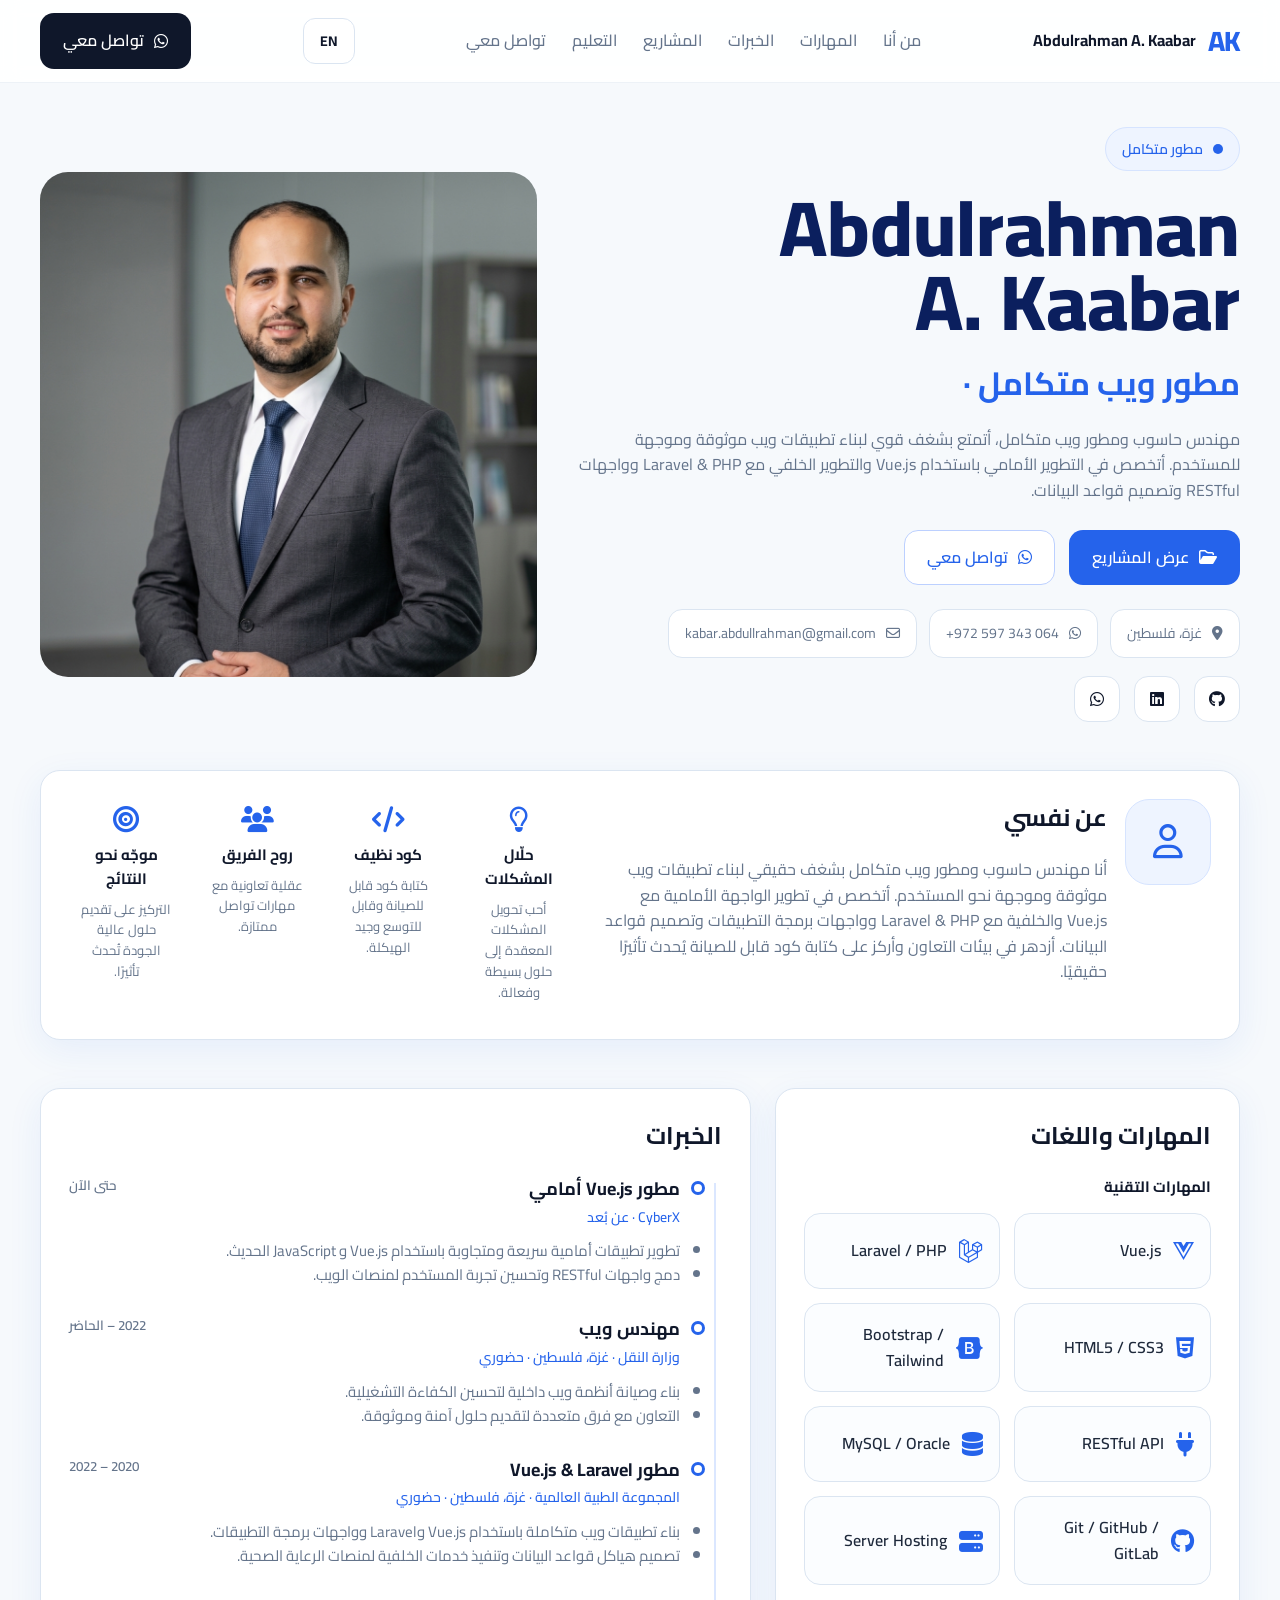
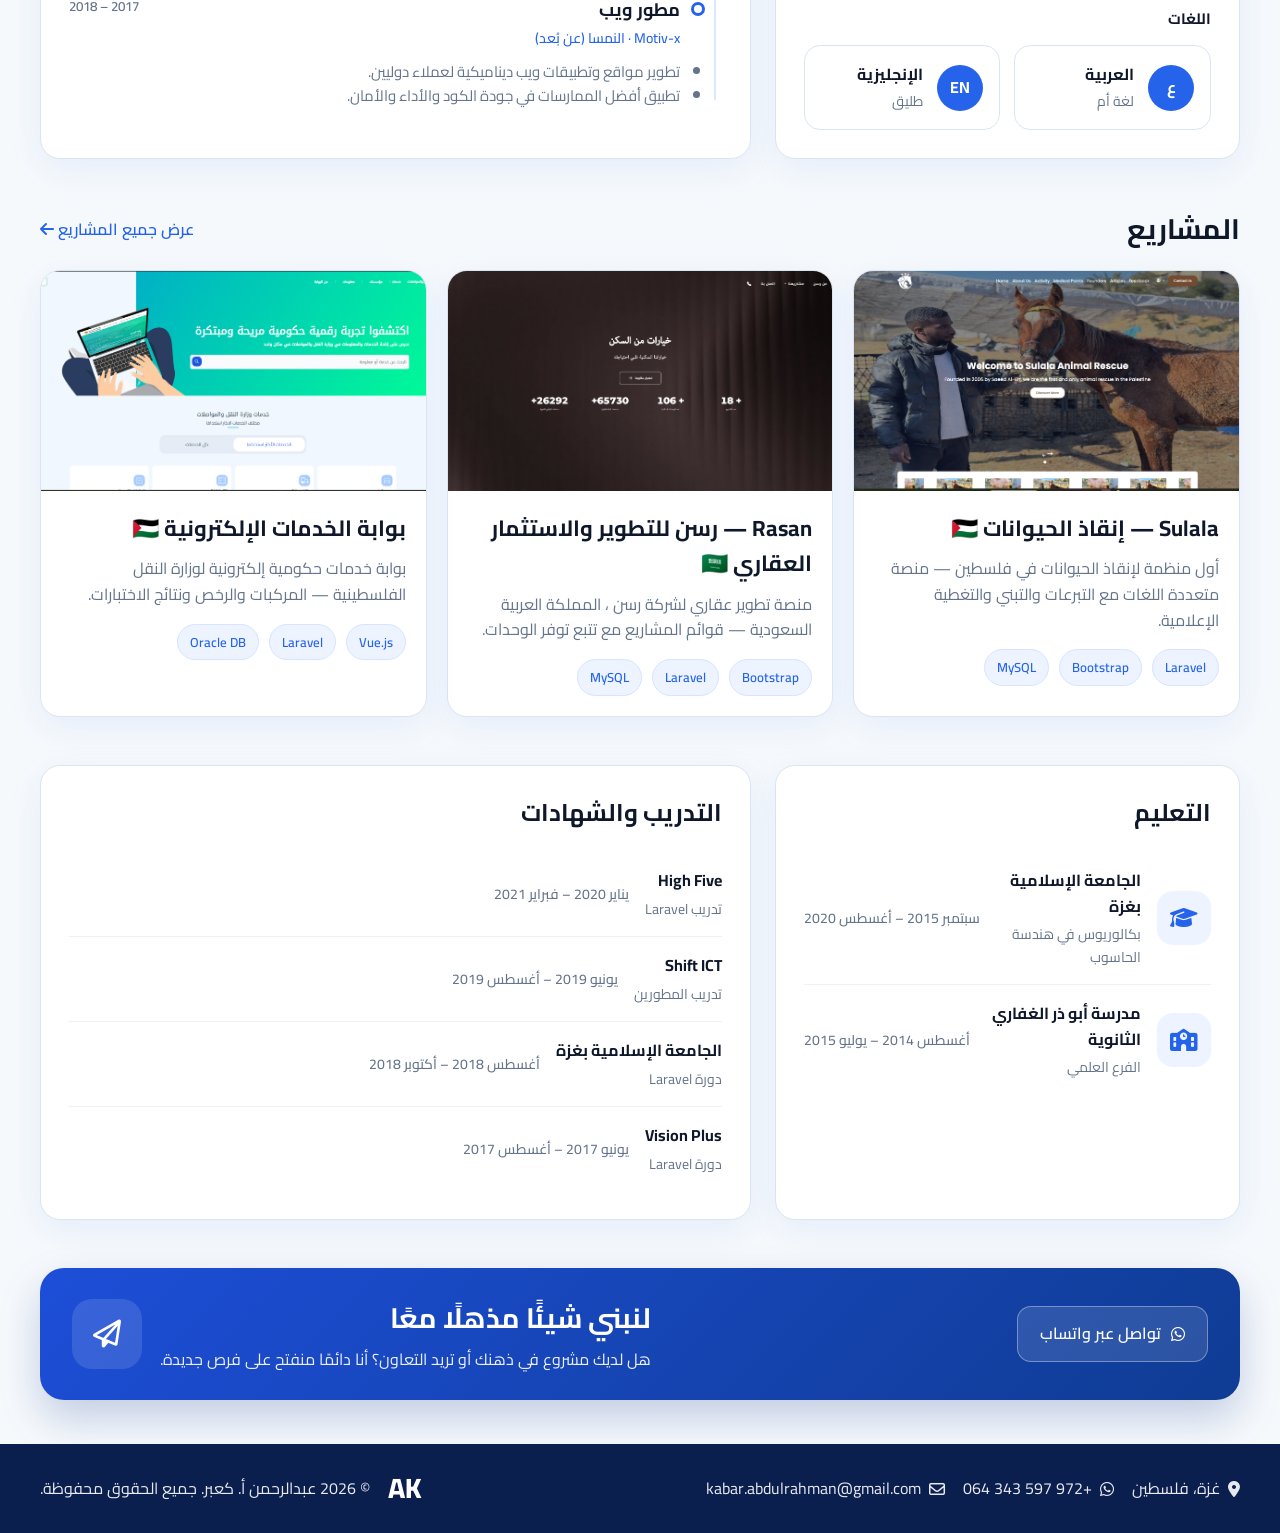
==== commit 123d6803: "Fix email address typo and update mailto link in index.html" ====
--- a/index.html
+++ b/index.html
@@ -55,7 +55,7 @@
     "jobTitle": "Full-Stack Web Developer",
     "description": "Full-Stack Developer specializing in Vue.js and Laravel with 5+ years of experience building scalable web applications.",
     "url": "https://abdulrahman-kaabar.com/",
-    "email": "kabar.abdulrahman@gmail.com",
+    "email": "kabar.abdullrahman@gmail.com",
     "telephone": "+972597343064",
     "address": {
       "@type": "PostalAddress",
@@ -140,10 +140,10 @@
             <i  class="fa-brands fa-whatsapp"></i>
             <span style="direction: ltr;">+972 597 343 064</span>
           </a>
-          <div class="chip">
+          <a href="mailto:kabar.abdullrahman@gmail.com" class="chip">
             <i class="fa-regular fa-envelope"></i>
-            kabar.abdulrahman@gmail.com
-          </div>
+            kabar.abdullrahman@gmail.com
+          </a>
         </div>
 
         <div class="socials">
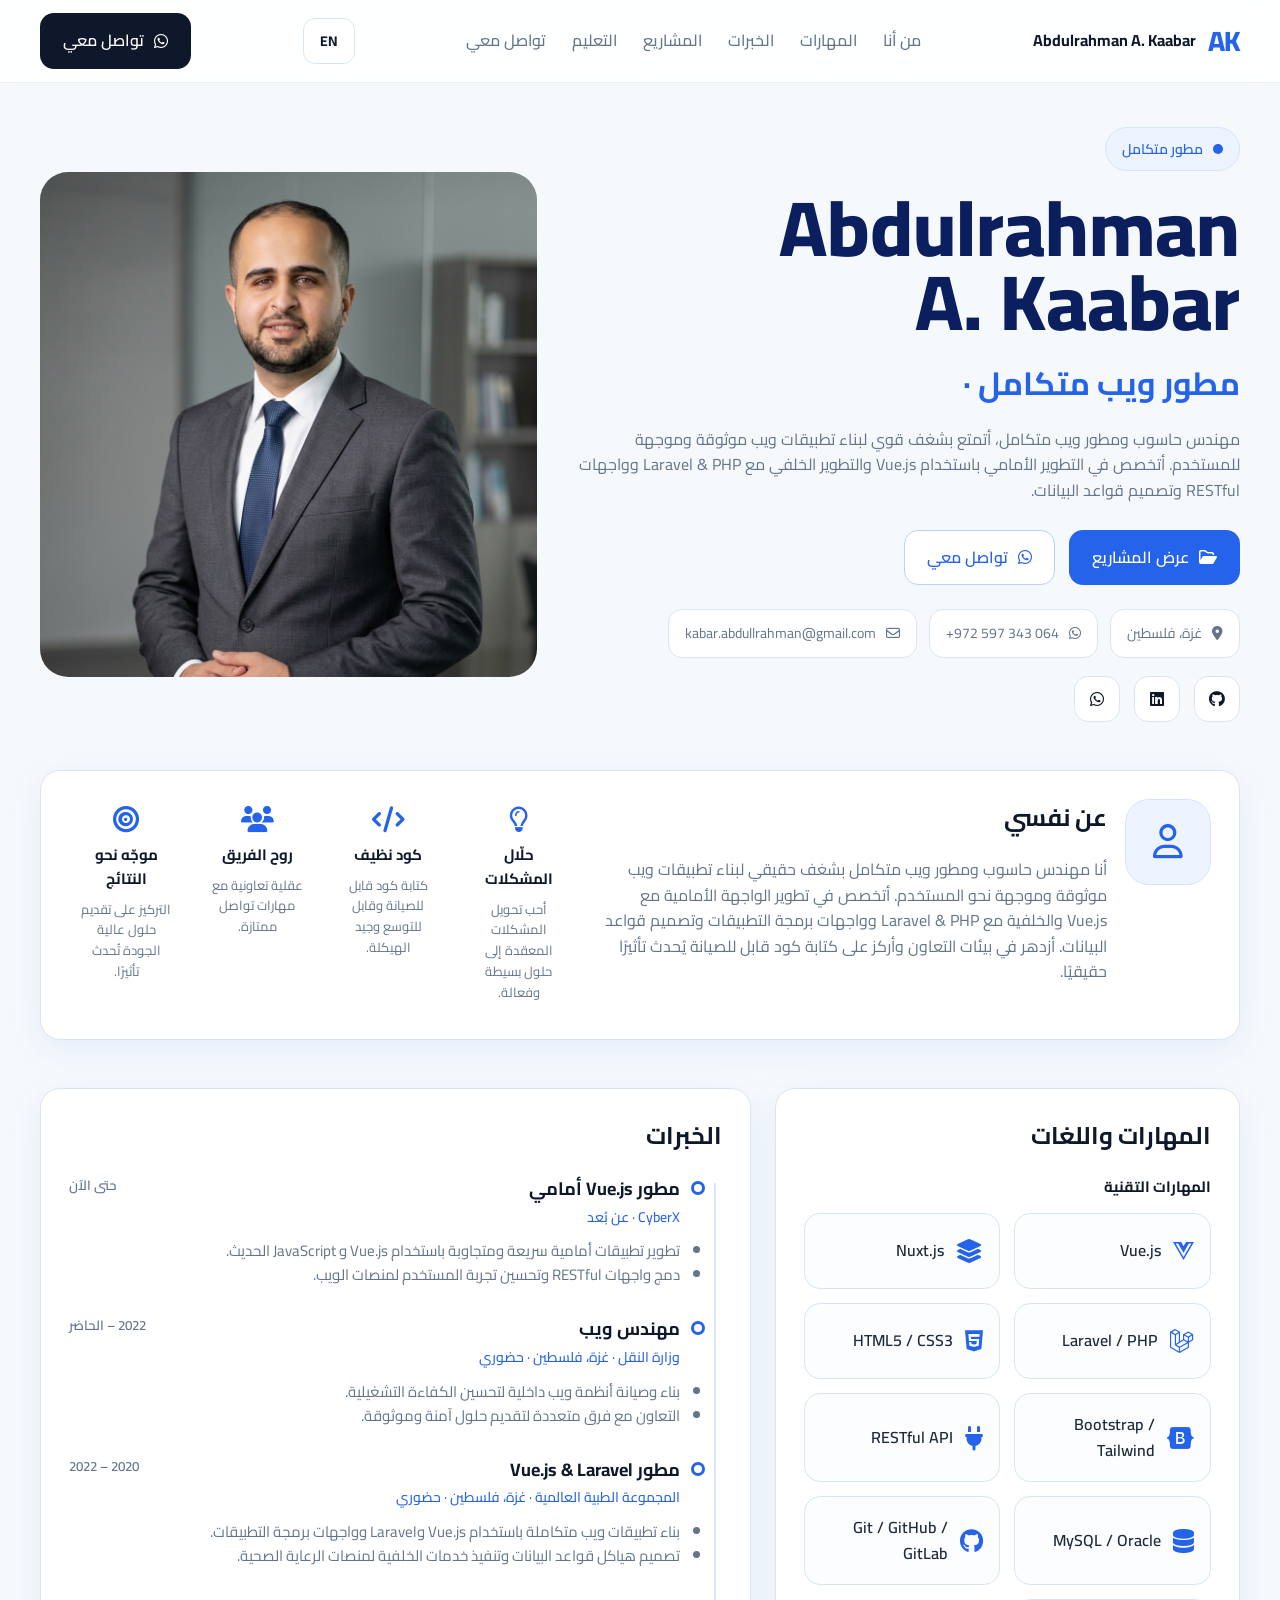
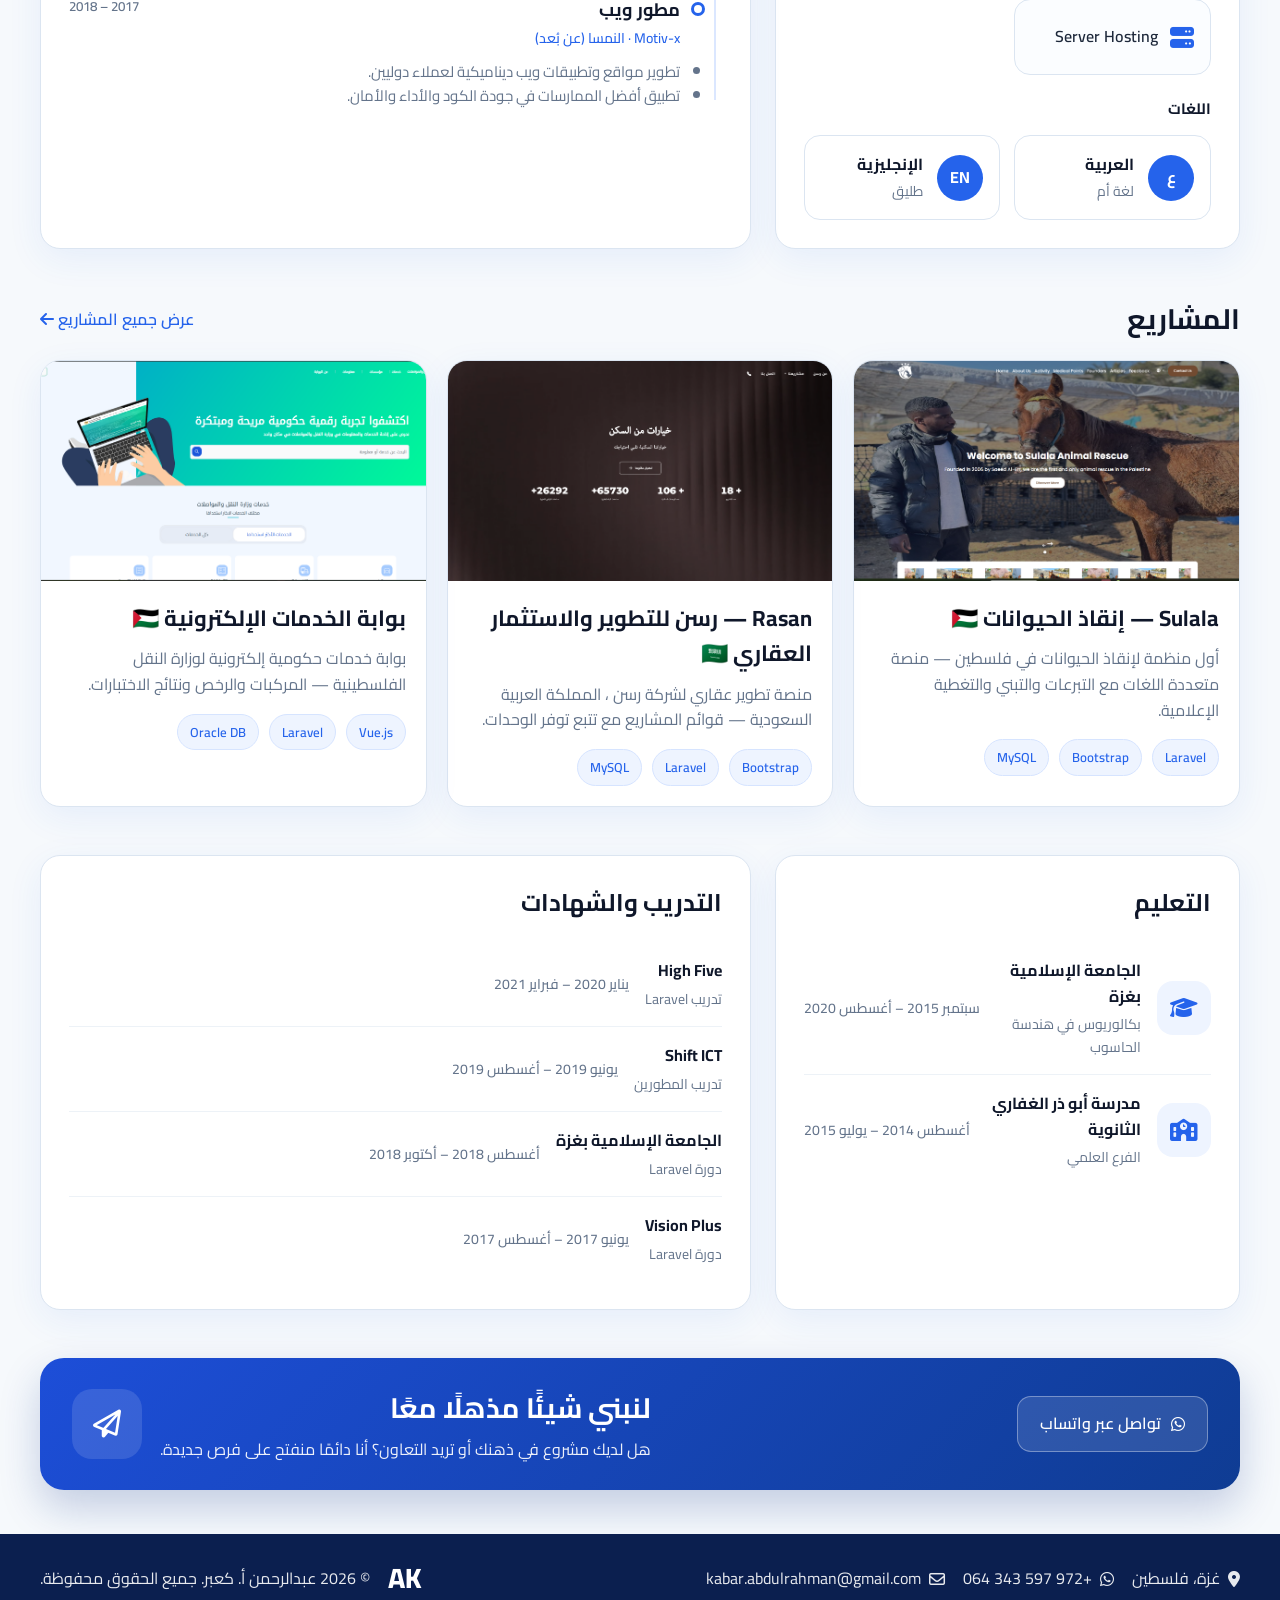
==== commit 786fed27: "Update canonical URL and Open Graph metadata to reflect new profile link; add Nuxt.js to skills" ====
--- a/index.html
+++ b/index.html
@@ -10,14 +10,15 @@
   <meta name="keywords" content="عبد الرحمن كعبر, مطور ويب Full-Stack, مطور Vue.js, مطور Laravel, مطور ويب فلسطين, Abdulrahman Kaabar, Full-Stack Developer, Vue.js Developer, Laravel Developer, Web Developer Palestine" />
   <meta name="author" content="عبد الرحمن كعبر" />
   <meta name="robots" content="index, follow" />
-  <link rel="canonical" href="https://abdulrahman-kaabar.com/" />
+  <link rel="canonical" href="https://abdulrahmankab.github.io/my_profile/" />
+  <link rel="sitemap" type="application/xml" href="/sitemap.xml" />
 
   <!-- Open Graph -->
   <meta property="og:type" content="website" />
   <meta property="og:title" content="عبد الرحمن كعبر | Full-Stack Vue.js &amp; Laravel Developer" />
   <meta property="og:description" content="مطور ويب Full-Stack مع خبرة تزيد عن 5 سنوات في بناء منصات العقارات، بوابات الخدمات الحكومية الإلكترونية، وتطبيقات المنظمات غير الحكومية باستخدام Vue.js و Laravel." />
-  <meta property="og:url" content="https://abdulrahman-kaabar.com/" />
-  <meta property="og:image" content="https://abdulrahman-kaabar.com/og-image.jpg" />
+  <meta property="og:url" content="https://abdulrahmankab.github.io/my_profile/" />
+  <meta property="og:image" content="https://abdulrahmankab.github.io/my_profile/og-image.jpg" />
   <meta property="og:image:width" content="1200" />
   <meta property="og:image:height" content="630" />
   <meta property="og:locale" content="ar_PS" />
@@ -28,7 +29,7 @@
   <meta name="twitter:card" content="summary_large_image" />
   <meta name="twitter:title" content="عبد الرحمن كعبر | Full-Stack Vue.js &amp; Laravel Developer" />
   <meta name="twitter:description" content="مطور ويب Full-Stack مع خبرة تزيد عن 5 سنوات في بناء منصات العقارات، بوابات الخدمات الحكومية الإلكترونية، وتطبيقات المنظمات غير الحكومية باستخدام Vue.js و Laravel." />
-  <meta name="twitter:image" content="https://abdulrahman-kaabar.com/og-image.jpg" />
+  <meta name="twitter:image" content="https://abdulrahmankab.github.io/my_profile/og-image.jpg" />
 
   <link rel="preconnect" href="https://fonts.googleapis.com">
   <link rel="preconnect" href="https://fonts.gstatic.com" crossorigin>
@@ -54,7 +55,7 @@
     "name": "عبد الرحمن كعبر",
     "jobTitle": "Full-Stack Web Developer",
     "description": "Full-Stack Developer specializing in Vue.js and Laravel with 5+ years of experience building scalable web applications.",
-    "url": "https://abdulrahman-kaabar.com/",
+    "url": "https://abdulrahmankab.github.io/my_profile/",
     "email": "kabar.abdullrahman@gmail.com",
     "telephone": "+972597343064",
     "address": {
@@ -62,7 +63,7 @@
       "addressLocality": "Gaza",
       "addressCountry": "PS"
     },
-    "knowsAbout": ["Vue.js", "Laravel", "PHP", "MySQL", "Oracle DB", "REST APIs", "Full-Stack Web Development"],
+    "knowsAbout": ["Vue.js", "Nuxt.js", "Laravel", "PHP", "MySQL", "Oracle DB", "REST APIs", "Full-Stack Web Development"],
     "knowsLanguage": [
       { "@type": "Language", "name": "Arabic" },
       { "@type": "Language", "name": "English" }
@@ -222,6 +223,7 @@
 
         <div class="skill-grid">
           <div class="skill-box"><i class="fa-brands fa-vuejs"></i><span>Vue.js</span></div>
+          <div class="skill-box"><i class="fa-solid fa-layer-group"></i><span>Nuxt.js</span></div>
           <div class="skill-box"><i class="fa-brands fa-laravel"></i><span>Laravel / PHP</span></div>
           <div class="skill-box"><i class="fa-brands fa-html5"></i><span>HTML5 / CSS3</span></div>
           <div class="skill-box"><i class="fa-brands fa-bootstrap"></i><span>Bootstrap / Tailwind</span></div>
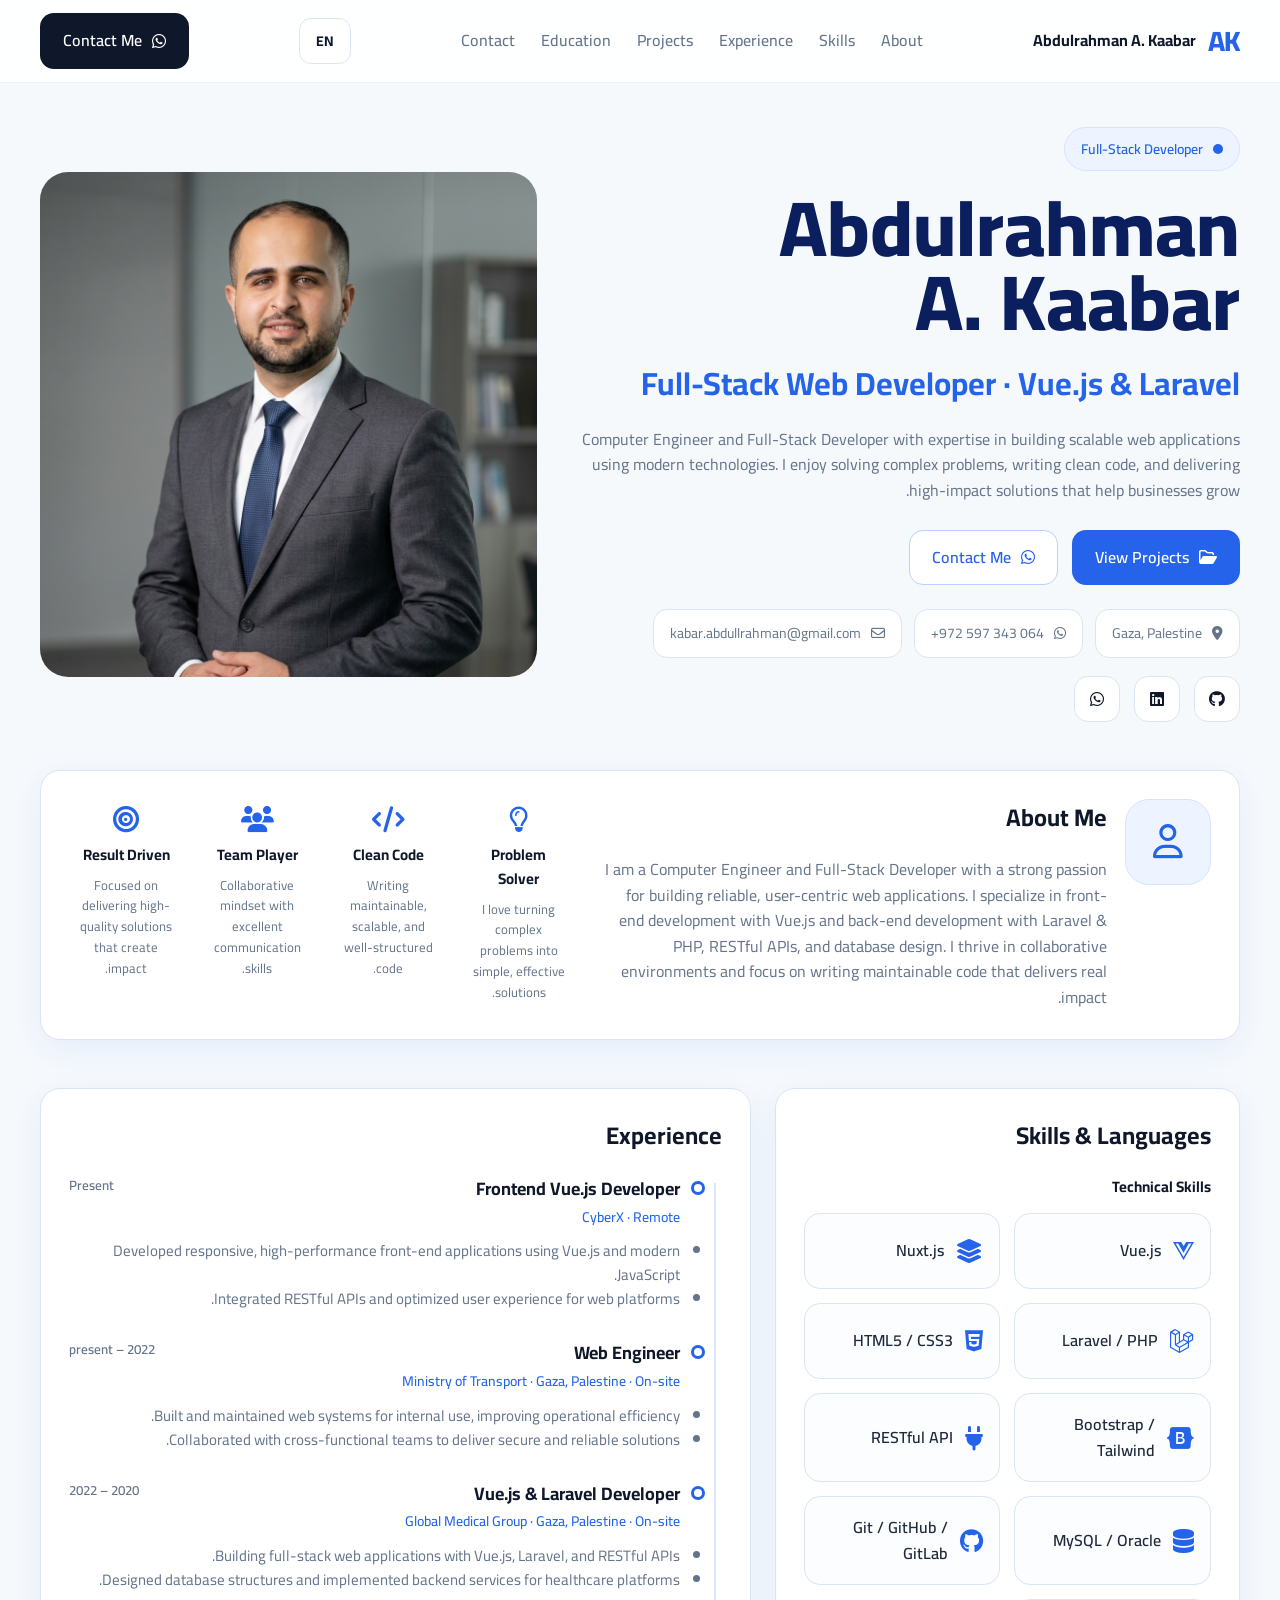
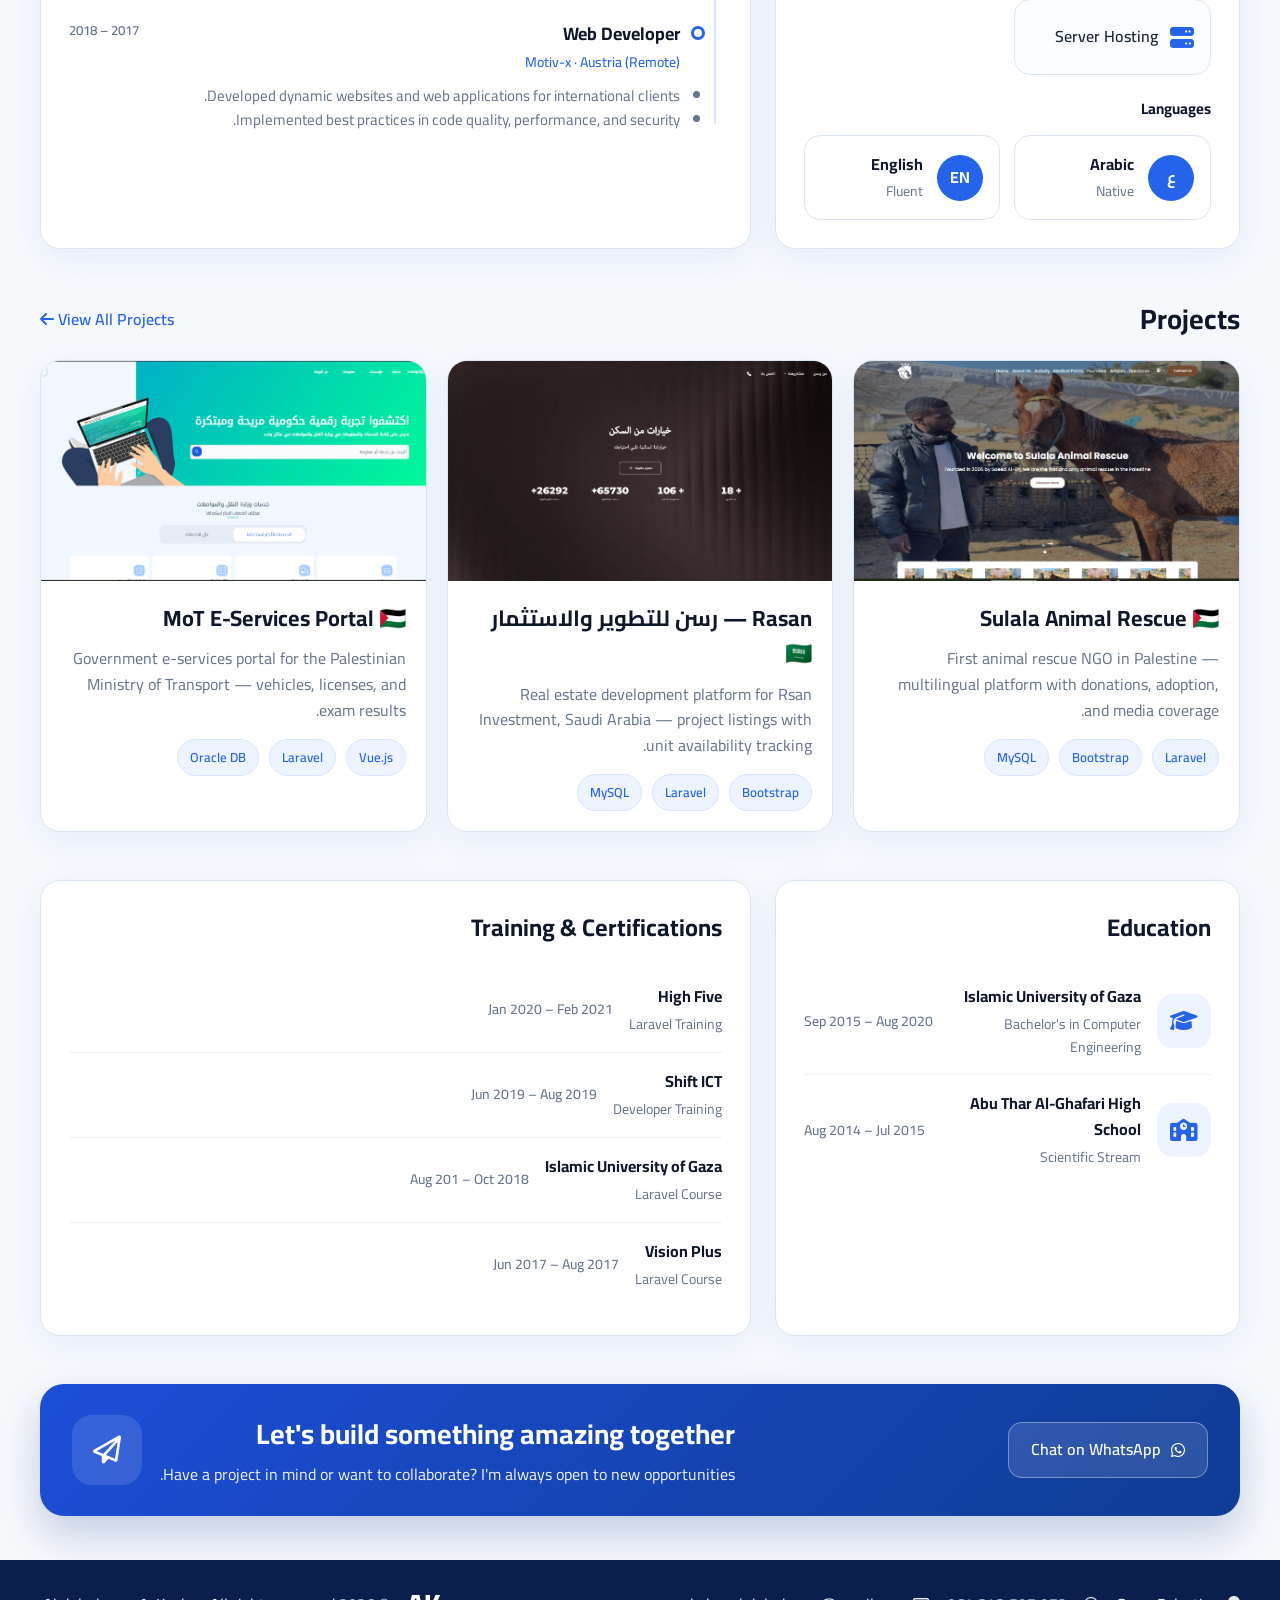
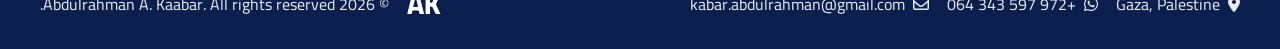
==== commit 053a714a: "Add floating WhatsApp button for mobile and style adjustments" ====
--- a/index.html
+++ b/index.html
@@ -93,7 +93,7 @@
 
       <button class="lang-btn" id="langToggle" onclick="toggleLang()">EN</button>
 
-      <a href="https://wa.me/972597343064" target="_blank" rel="noopener noreferrer" class="btn btn-dark">
+      <a href="https://wa.me/972597343064" target="_blank" rel="noopener noreferrer" class="btn btn-dark whatsapp-nav">
         <i class="fa-brands fa-whatsapp"></i>
         Contact Me
       </a>
@@ -484,9 +484,12 @@
   </footer>
 
 
+  <!-- Floating WhatsApp button (mobile) -->
+  <a href="https://wa.me/972597343064" target="_blank" rel="noopener noreferrer" class="whatsapp-fab" aria-label="Chat on WhatsApp">
+    <i class="fa-brands fa-whatsapp"></i>
+  </a>
+
   <script>
-    /* ══════════════════════════════════════════════════════════
-       i18n – Portfolio (index.html)
        Default language: Arabic (ar). Toggle stores to localStorage.
     ══════════════════════════════════════════════════════════ */
     const T = {
--- a/style.css
+++ b/style.css
@@ -702,6 +702,10 @@
     display: none;
   }
 
+  .whatsapp-nav {
+    display: none;
+  }
+
   .hero-grid,
   .about-card,
   .two-cols,
@@ -783,6 +787,42 @@
   }
 }
 
+/* ── Floating WhatsApp button (mobile only) ─────────────── */
+.whatsapp-fab {
+  display: none;
+}
+
+@media (max-width: 1100px) {
+  .whatsapp-fab {
+    display: flex;
+    align-items: center;
+    justify-content: center;
+    position: fixed;
+    bottom: 24px;
+    right: 24px;
+    width: 58px;
+    height: 58px;
+    border-radius: 50%;
+    background: #25d366;
+    color: #fff;
+    font-size: 26px;
+    box-shadow: 0 6px 24px rgba(37, 211, 102, .45);
+    z-index: 1000;
+    transition: transform .2s, box-shadow .2s;
+    text-decoration: none;
+  }
+
+  .whatsapp-fab:hover {
+    transform: scale(1.1);
+    box-shadow: 0 10px 32px rgba(37, 211, 102, .55);
+  }
+
+  [dir="rtl"] .whatsapp-fab {
+    right: auto;
+    left: 24px;
+  }
+}
+
 /* ── Language switcher button ────────────────────────────── */
 .lang-btn {
   display: inline-flex;
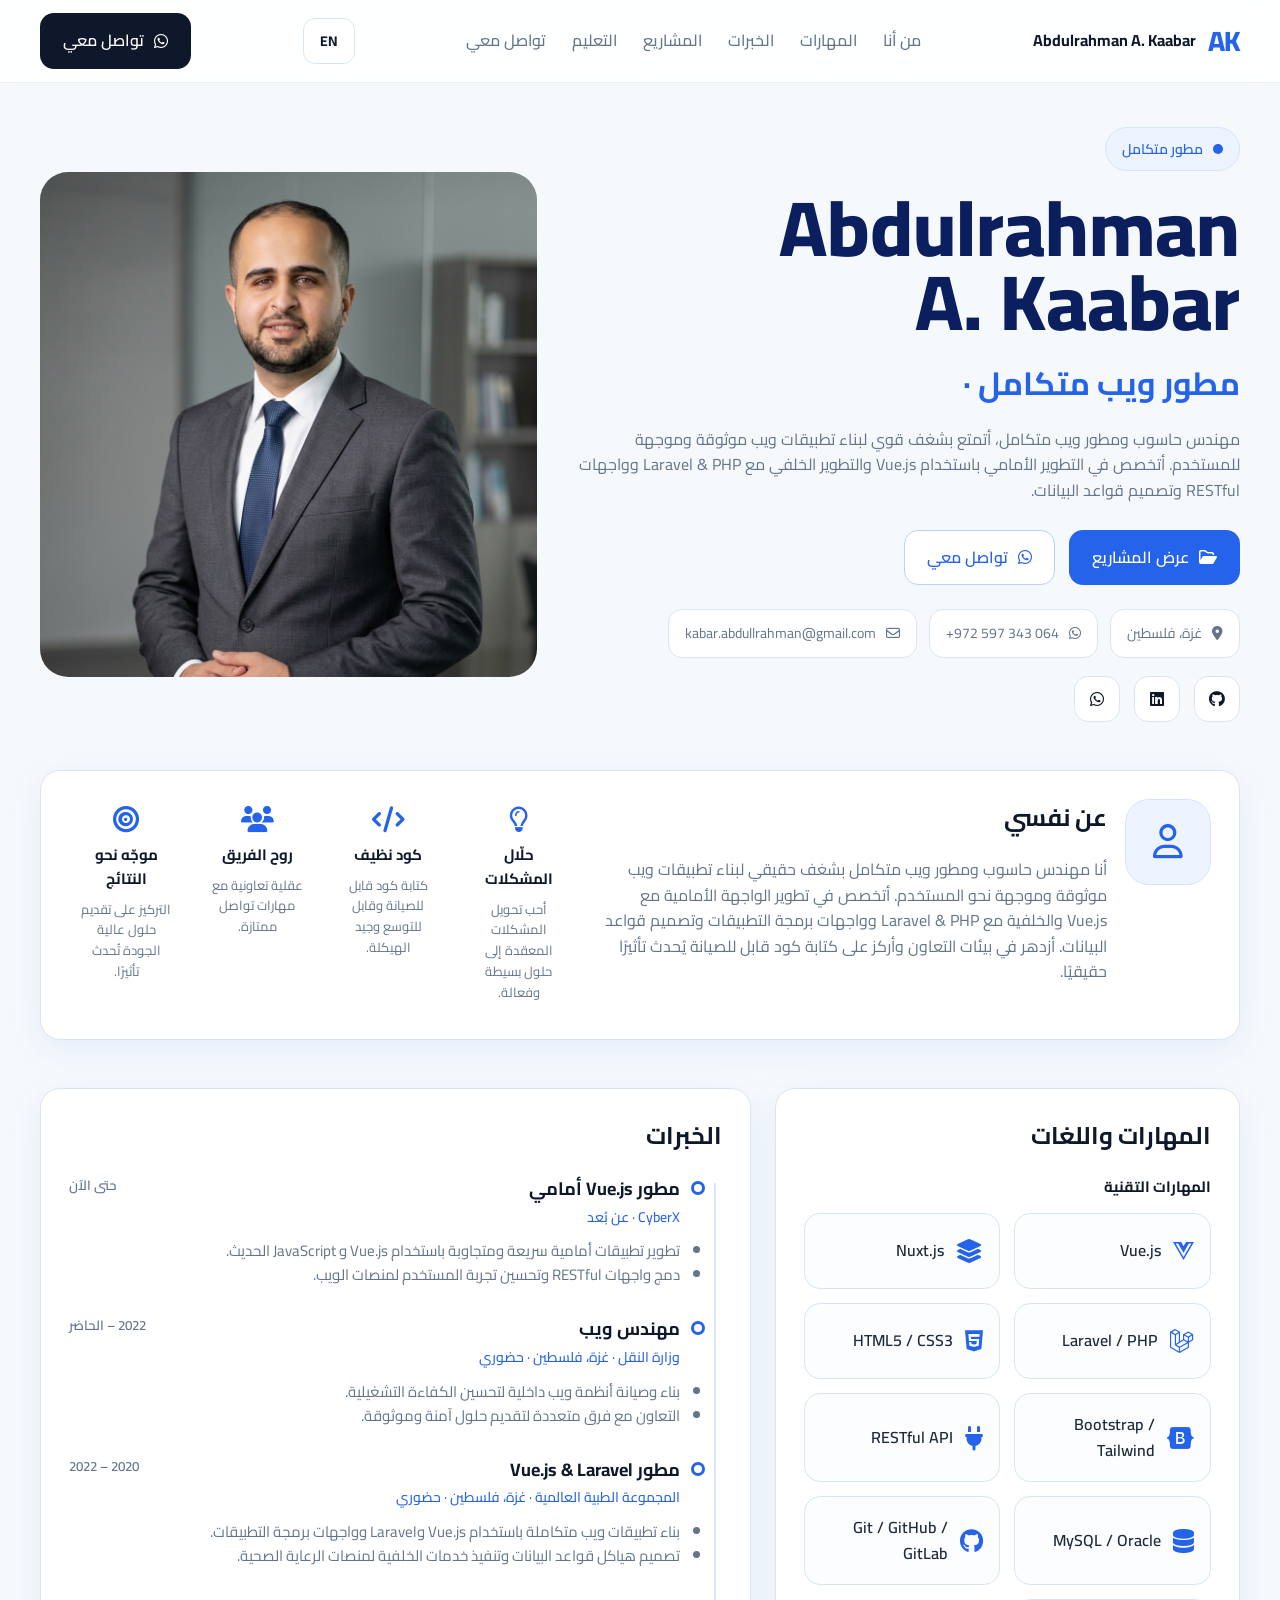
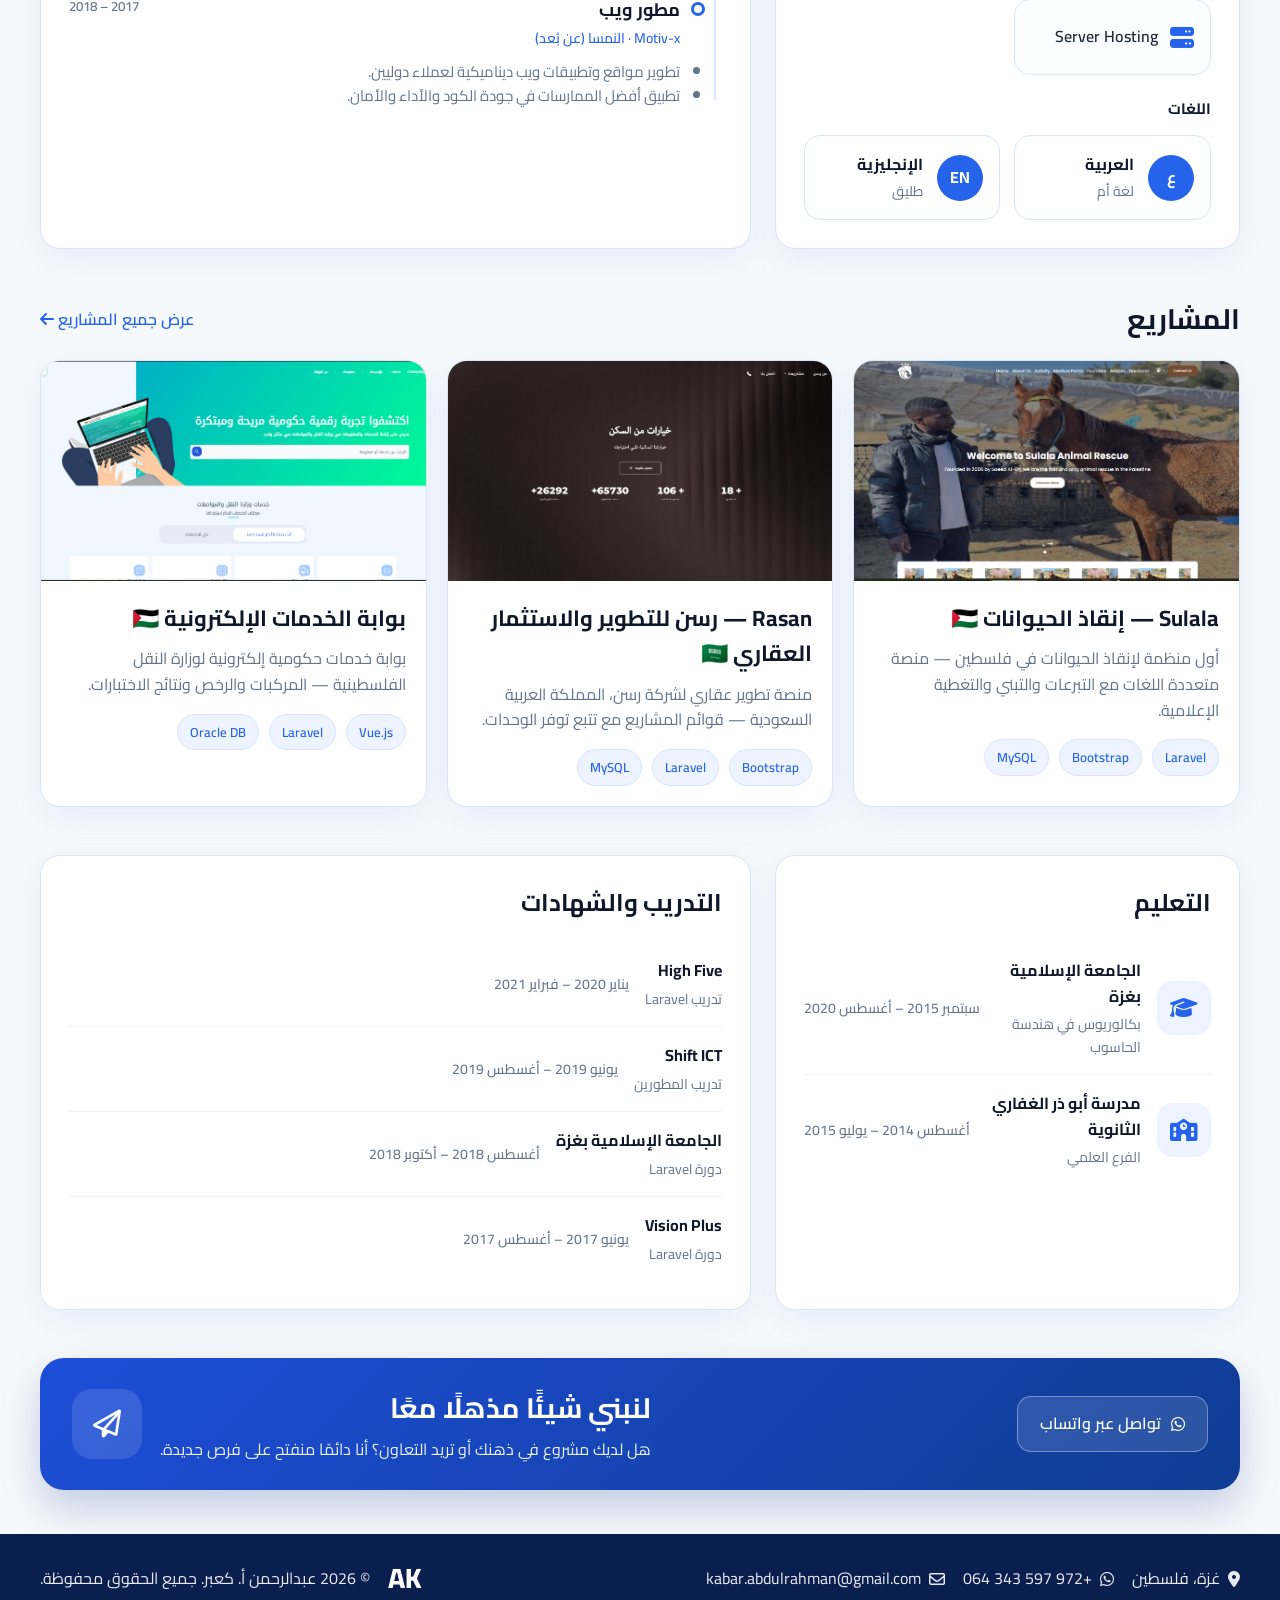
==== commit 1c31608f: "Translate navigation and content to Arabic; adjust RTL styling for better language support" ====
--- a/index.html
+++ b/index.html
@@ -45,7 +45,7 @@
 
   <link rel="stylesheet" href="style.css" />
   <!-- Anti-flash: apply saved language before render -->
-  <script>(function(){var l=localStorage.getItem('cv_lang')||'ar';document.documentElement.lang=l;document.documentElement.dir=l==='ar'?'rtl':'ltr';}())</script>
+  <script>(function(){document.documentElement.lang='ar';document.documentElement.dir='rtl';}())</script>
 
   <!-- Structured Data (JSON-LD) -->
   <script type="application/ld+json">
@@ -83,19 +83,19 @@
       </a>
 
       <nav class="nav">
-        <a href="#about">About</a>
-        <a href="#skills">Skills</a>
-        <a href="#experience">Experience</a>
-        <a href="#projects">Projects</a>
-        <a href="#education">Education</a>
-        <a href="#contact">Contact</a>
+        <a href="#about">من أنا</a>
+        <a href="#skills">المهارات</a>
+        <a href="#experience">الخبرات</a>
+        <a href="#projects">المشاريع</a>
+        <a href="#education">التعليم</a>
+        <a href="#contact">تواصل معي</a>
       </nav>
 
       <button class="lang-btn" id="langToggle" onclick="toggleLang()">EN</button>
 
       <a href="https://wa.me/972597343064" target="_blank" rel="noopener noreferrer" class="btn btn-dark whatsapp-nav">
         <i class="fa-brands fa-whatsapp"></i>
-        Contact Me
+        تواصل معي
       </a>
     </div>
   </header>
@@ -106,36 +106,33 @@
       <div class="hero-content">
         <span class="badge">
           <span class="dot"></span>
-          Full-Stack Developer
+          مطور متكامل
         </span>
 
         <h1>Abdulrahman<br />A. Kaabar</h1>
 
-        <h2>Full-Stack Web Developer · Vue.js & Laravel</h2>
+        <h2>مطور ويب متكامل ·</h2>
 
         <p class="hero-desc">
-          Computer Engineer and Full-Stack Developer with expertise in building
-          scalable web applications using modern technologies. I enjoy solving
-          complex problems, writing clean code, and delivering high-impact
-          solutions that help businesses grow.
+          مهندس حاسوب ومطور ويب متكامل، أتمتع بشغف قوي لبناء تطبيقات ويب موثوقة وموجهة للمستخدم. أتخصص في التطوير الأمامي باستخدام Vue.js والتطوير الخلفي مع Laravel & PHP وواجهات RESTful وتصميم قواعد البيانات.
         </p>
 
         <div class="hero-actions">
           <a href="#projects" class="btn btn-primary">
             <i class="fa-regular fa-folder-open"></i>
-            View Projects
+            عرض المشاريع
           </a>
 
           <a href="https://wa.me/972597343064" target="_blank" rel="noopener noreferrer" class="btn btn-outline">
             <i class="fa-brands fa-whatsapp"></i>
-            Contact Me
+            تواصل معي
           </a>
         </div>
 
         <div class="info-chips">
           <div class="chip">
             <i class="fa-solid fa-location-dot"></i>
-            Gaza, Palestine
+            غزة، فلسطين
           </div>
           <a href="https://wa.me/972597343064" target="_blank" rel="noopener noreferrer" class="chip">
             <i  class="fa-brands fa-whatsapp"></i>
@@ -171,14 +168,9 @@
           </div>
 
           <div>
-            <h3 class="section-card-title">About Me</h3>
+            <h3 class="section-card-title">عن نفسي</h3>
             <p>
-              I am a Computer Engineer and Full-Stack Developer with a strong
-              passion for building reliable, user-centric web applications. I
-              specialize in front-end development with Vue.js and back-end
-              development with Laravel & PHP, RESTful APIs, and database design.
-              I thrive in collaborative environments and focus on writing
-              maintainable code that delivers real impact.
+              أنا مهندس حاسوب ومطور ويب متكامل بشغف حقيقي لبناء تطبيقات ويب موثوقة وموجهة نحو المستخدم. أتخصص في تطوير الواجهة الأمامية مع Vue.js والخلفية مع Laravel & PHP وواجهات برمجة التطبيقات وتصميم قواعد البيانات. أزدهر في بيئات التعاون وأركز على كتابة كود قابل للصيانة يُحدث تأثيرًا حقيقيًا.
             </p>
           </div>
         </div>
@@ -186,26 +178,26 @@
         <div class="about-highlights">
           <div class="highlight">
             <i class="fa-regular fa-lightbulb"></i>
-            <h4>Problem Solver</h4>
-            <p>I love turning complex problems into simple, effective solutions.</p>
+            <h4>حلّال المشكلات</h4>
+            <p>أحب تحويل المشكلات المعقدة إلى حلول بسيطة وفعالة.</p>
           </div>
 
           <div class="highlight">
             <i class="fa-solid fa-code"></i>
-            <h4>Clean Code</h4>
-            <p>Writing maintainable, scalable, and well-structured code.</p>
+            <h4>كود نظيف</h4>
+            <p>كتابة كود قابل للصيانة وقابل للتوسع وجيد الهيكلة.</p>
           </div>
 
           <div class="highlight">
             <i class="fa-solid fa-users"></i>
-            <h4>Team Player</h4>
-            <p>Collaborative mindset with excellent communication skills.</p>
+            <h4>روح الفريق</h4>
+            <p>عقلية تعاونية مع مهارات تواصل ممتازة.</p>
           </div>
 
           <div class="highlight">
             <i class="fa-solid fa-bullseye"></i>
-            <h4>Result Driven</h4>
-            <p>Focused on delivering high-quality solutions that create impact.</p>
+            <h4>موجّه نحو النتائج</h4>
+            <p>التركيز على تقديم حلول عالية الجودة تُحدث تأثيرًا.</p>
           </div>
         </div>
       </div>
@@ -217,9 +209,9 @@
     <div class="container two-cols">
       <!-- Skills -->
       <div id="skills" class="card">
-        <h3 class="section-card-title">Skills & Languages</h3>
-
-        <div class="block-title">Technical Skills</div>
+        <h3 class="section-card-title">المهارات واللغات</h3>
+
+        <div class="block-title">المهارات التقنية</div>
 
         <div class="skill-grid">
           <div class="skill-box"><i class="fa-brands fa-vuejs"></i><span>Vue.js</span></div>
@@ -233,21 +225,21 @@
           <div class="skill-box"><i class="fa-solid fa-server"></i><span>Server Hosting</span></div>
         </div>
 
-        <div class="block-title">Languages</div>
+        <div class="block-title">اللغات</div>
         <div class="languages">
           <div class="language-box">
             <div class="lang-circle">ع</div>
             <div>
-              <strong>Arabic</strong>
-              <span>Native</span>
+              <strong>العربية</strong>
+              <span>لغة أم</span>
             </div>
           </div>
 
           <div class="language-box">
             <div class="lang-circle">EN</div>
             <div>
-              <strong>English</strong>
-              <span>Fluent</span>
+              <strong>الإنجليزية</strong>
+              <span>طليق</span>
             </div>
           </div>
         </div>
@@ -255,7 +247,7 @@
 
       <!-- Experience -->
       <div id="experience" class="card">
-        <h3 class="section-card-title">Experience</h3>
+        <h3 class="section-card-title">الخبرات</h3>
 
         <div class="timeline">
           <div class="timeline-item">
@@ -263,14 +255,14 @@
             <div class="timeline-content">
               <div class="timeline-top">
                 <div>
-                  <h4>Frontend Vue.js Developer</h4>
-                  <span>CyberX · Remote</span>
+                  <h4>مطور Vue.js أمامي</h4>
+                  <span>CyberX · عن بُعد</span>
                 </div>
-                <small>Present</small>
+                <small>حتى الآن</small>
               </div>
               <ul>
-                <li>Developed responsive, high-performance front-end applications using Vue.js and modern JavaScript.</li>
-                <li>Integrated RESTful APIs and optimized user experience for web platforms.</li>
+                <li>تطوير تطبيقات أمامية سريعة ومتجاوبة باستخدام Vue.js و JavaScript الحديث.</li>
+                <li>دمج واجهات RESTful وتحسين تجربة المستخدم لمنصات الويب.</li>
               </ul>
             </div>
           </div>
@@ -280,14 +272,14 @@
             <div class="timeline-content">
               <div class="timeline-top">
                 <div>
-                  <h4>Web Engineer</h4>
-                  <span>Ministry of Transport · Gaza, Palestine · On-site</span>
+                  <h4>مهندس ويب</h4>
+                  <span>وزارة النقل · غزة، فلسطين · حضوري</span>
                 </div>
-                <small>2022 – present</small>
+                <small>2022 – الحاضر</small>
               </div>
               <ul>
-                <li>Built and maintained web systems for internal use, improving operational efficiency.</li>
-                <li>Collaborated with cross-functional teams to deliver secure and reliable solutions.</li>
+                <li>بناء وصيانة أنظمة ويب داخلية لتحسين الكفاءة التشغيلية.</li>
+                <li>التعاون مع فرق متعددة لتقديم حلول آمنة وموثوقة.</li>
               </ul>
             </div>
           </div>
@@ -299,14 +291,14 @@
             <div class="timeline-content">
               <div class="timeline-top">
                 <div>
-                  <h4>Vue.js & Laravel Developer</h4>
-                  <span>Global Medical Group · Gaza, Palestine · On-site</span>
+                  <h4>مطور Vue.js & Laravel</h4>
+                  <span>المجموعة الطبية العالمية · غزة، فلسطين · حضوري</span>
                 </div>
                 <small>2020 – 2022</small>
               </div>
               <ul>
-                <li>Building full-stack web applications with Vue.js, Laravel, and RESTful APIs.</li>
-                <li>Designed database structures and implemented backend services for healthcare platforms.</li>
+                <li>بناء تطبيقات ويب متكاملة باستخدام Vue.js وLaravel وواجهات برمجة التطبيقات.</li>
+                <li>تصميم هياكل قواعد البيانات وتنفيذ خدمات الخلفية لمنصات الرعاية الصحية.</li>
               </ul>
             </div>
           </div>
@@ -315,14 +307,14 @@
             <div class="timeline-content">
               <div class="timeline-top">
                 <div>
-                  <h4>Web Developer</h4>
-                  <span>Motiv-x · Austria (Remote)</span>
+                  <h4>مطور ويب</h4>
+                  <span>Motiv-x · النمسا (عن بُعد)</span>
                 </div>
                 <small>2017 – 2018</small>
               </div>
               <ul>
-                <li>Developed dynamic websites and web applications for international clients.</li>
-                <li>Implemented best practices in code quality, performance, and security.</li>
+                <li>تطوير مواقع وتطبيقات ويب ديناميكية لعملاء دوليين.</li>
+                <li>تطبيق أفضل الممارسات في جودة الكود والأداء والأمان.</li>
               </ul>
             </div>
           </div>
@@ -335,16 +327,16 @@
   <section id="projects" class="section">
     <div class="container">
       <div class="section-head">
-        <h3>Projects</h3>
-        <a href="projects.html" class="view-all">View All Projects <i class="fa-solid fa-arrow-right"></i></a>
+        <h3>المشاريع</h3>
+        <a href="projects.html" class="view-all">عرض جميع المشاريع <i class="fa-solid fa-arrow-right"></i></a>
       </div>
 
       <div class="projects-grid">
         <div class="project-card">
           <img src="./images/sulalah.png" alt="Sulala Animal Rescue" />
           <div class="project-body">
-            <h4>Sulala Animal Rescue 🇵🇸</h4>
-            <p>First animal rescue NGO in Palestine — multilingual platform with donations, adoption, and media coverage.</p>
+            <h4>Sulala — إنقاذ الحيوانات 🇵🇸</h4>
+            <p>أول منظمة لإنقاذ الحيوانات في فلسطين — منصة متعددة اللغات مع التبرعات والتبني والتغطية الإعلامية.</p>
             <div class="tags">
               <span>Laravel</span>
               <span>Bootstrap</span>
@@ -356,8 +348,8 @@
         <div class="project-card">
           <img src="./images/rasan.png" alt="Rasan Real Estate" />
           <div class="project-body">
-            <h4>Rasan — رسن للتطوير والاستثمار 🇸🇦</h4>
-            <p>Real estate development platform for Rsan Investment, Saudi Arabia — project listings with unit availability tracking.</p>
+            <h4>Rasan — رسن للتطوير والاستثمار العقاري 🇸🇦</h4>
+            <p>منصة تطوير عقاري لشركة رسن، المملكة العربية السعودية — قوائم المشاريع مع تتبع توفر الوحدات.</p>
             <div class="tags">
               <span>Bootstrap</span>
               <span>Laravel</span>
@@ -369,8 +361,8 @@
         <div class="project-card">
           <img src="./images/portal.png" alt="MoT E-Services Portal" />
           <div class="project-body">
-            <h4>MoT E-Services Portal 🇵🇸</h4>
-            <p>Government e-services portal for the Palestinian Ministry of Transport — vehicles, licenses, and exam results.</p>
+            <h4>بوابة الخدمات الإلكترونية 🇵🇸</h4>
+            <p>بوابة خدمات حكومية إلكترونية لوزارة النقل الفلسطينية — المركبات والرخص ونتائج الاختبارات.</p>
             <div class="tags">
               <span>Vue.js</span>
               <span>Laravel</span>
@@ -386,58 +378,58 @@
   <section id="education" class="section">
     <div class="container two-cols">
       <div class="card">
-        <h3 class="section-card-title">Education</h3>
+        <h3 class="section-card-title">التعليم</h3>
 
         <div class="edu-item">
           <div class="edu-icon"><i class="fa-solid fa-graduation-cap"></i></div>
           <div class="edu-info">
-            <h4>Islamic University of Gaza</h4>
-            <p>Bachelor's in Computer Engineering</p>
-          </div>
-          <span>Sep 2015 – Aug 2020</span>
+            <h4>الجامعة الإسلامية بغزة</h4>
+            <p>بكالوريوس في هندسة الحاسوب</p>
+          </div>
+          <span>سبتمبر 2015 – أغسطس 2020</span>
         </div>
 
         <div class="edu-item">
           <div class="edu-icon"><i class="fa-solid fa-school"></i></div>
           <div class="edu-info">
-            <h4>Abu Thar Al-Ghafari High School</h4>
-            <p>Scientific Stream</p>
-          </div>
-          <span>Aug 2014 – Jul 2015</span>
+            <h4>مدرسة أبو ذر الغفاري الثانوية</h4>
+            <p>الفرع العلمي</p>
+          </div>
+          <span>أغسطس 2014 – يوليو 2015</span>
         </div>
       </div>
 
       <div class="card">
-        <h3 class="section-card-title">Training & Certifications</h3>
+        <h3 class="section-card-title">التدريب والشهادات</h3>
       <div class="training-item">
           <div>
             <h4>High Five</h4>
-            <p>Laravel Training</p>
-          </div>
-          <span>Jan 2020 – Feb 2021</span>
+            <p>تدريب Laravel</p>
+          </div>
+          <span>يناير 2020 – فبراير 2021</span>
         </div>
         <div class="training-item">
           <div>
             <h4>Shift ICT</h4>
-            <p>Developer Training</p>
-          </div>
-          <span>Jun 2019 – Aug 2019</span>
+            <p>تدريب المطورين</p>
+          </div>
+          <span>يونيو 2019 – أغسطس 2019</span>
         </div>
 
         <div class="training-item">
           <div>
-            <h4>Islamic University of Gaza</h4>
-            <p>Laravel Course</p>
-          </div>
-          <span>Aug 201 – Oct 2018</span>
+            <h4>الجامعة الإسلامية بغزة</h4>
+            <p>دورة Laravel</p>
+          </div>
+          <span>أغسطس 2018 – أكتوبر 2018</span>
         </div>
 
         <div class="training-item">
           <div>
             <h4>Vision Plus</h4>
-            <p>Laravel Course</p>
-          </div>
-          <span>Jun 2017 – Aug 2017</span>
+            <p>دورة Laravel</p>
+          </div>
+          <span>يونيو 2017 – أغسطس 2017</span>
         </div>
 
   
@@ -454,14 +446,14 @@
             <i class="fa-regular fa-paper-plane"></i>
           </div>
           <div>
-            <h3>Let's build something amazing together</h3>
-            <p>Have a project in mind or want to collaborate? I'm always open to new opportunities.</p>
+            <h3>لنبني شيئًا مذهلًا معًا</h3>
+            <p>هل لديك مشروع في ذهنك أو تريد التعاون؟ أنا دائمًا منفتح على فرص جديدة.</p>
           </div>
         </div>
 
         <a href="https://wa.me/972597343064" target="_blank" rel="noopener noreferrer" class="btn btn-light">
           <i class="fa-brands fa-whatsapp"></i>
-          Chat on WhatsApp
+          تواصل عبر واتساب
         </a>
       </div>
     </div>
@@ -472,11 +464,11 @@
     <div class="container footer-content">
       <div class="footer-left">
         <span class="footer-logo">AK</span>
-        <span>© 2026 Abdulrahman A. Kaabar. All rights reserved.</span>
+        <span>© 2026 عبدالرحمن أ. كعبر. جميع الحقوق محفوظة.</span>
       </div>
 
       <div class="footer-right">
-        <span><i class="fa-solid fa-location-dot"></i> Gaza, Palestine</span>
+        <span><i class="fa-solid fa-location-dot"></i> غزة، فلسطين</span>
         <a href="https://wa.me/972597343064" target="_blank" rel="noopener noreferrer" style="color:inherit;display:inline-flex;align-items:center;gap:8px;"><i class="fa-brands fa-whatsapp"></i> +972 597 343 064</a>
         <span><i class="fa-regular fa-envelope"></i> kabar.abdulrahman@gmail.com</span>
       </div>
@@ -638,7 +630,6 @@
       const t = T[lang];
       const D = document;
       D.documentElement.lang = lang;
-      D.documentElement.dir = lang === 'ar' ? 'rtl' : 'ltr';
       D.title = t.title;
 
       /* Lang toggle label */
@@ -741,12 +732,10 @@
 
     function toggleLang() {
       const next = document.documentElement.lang === 'ar' ? 'en' : 'ar';
-      localStorage.setItem('cv_lang', next);
       applyLang(next);
     }
 
-    /* Apply on DOMContentLoaded */
-    applyLang(localStorage.getItem('cv_lang') || 'ar');
+    applyLang('ar');
   </script>
 </body>
 </html>
--- a/style.css
+++ b/style.css
@@ -759,8 +759,6 @@
 
   .timeline-top,
   .section-head,
-  .cta,
-  .cta-left,
   .edu-item,
   .training-item {
     grid-template-columns: 1fr;
@@ -771,6 +769,37 @@
   .edu-item,
   .training-item {
     display: flex;
+  }
+
+  .cta {
+    flex-direction: column;
+    align-items: stretch;
+    text-align: center;
+    padding: 24px 20px;
+  }
+
+  .cta-left {
+    flex-direction: column;
+    align-items: center;
+    text-align: center;
+    gap: 12px;
+  }
+
+  .cta h3 {
+    font-size: 20px;
+  }
+
+  .cta .btn-light {
+    width: 100%;
+    justify-content: center;
+    padding: 14px;
+    font-size: 15px;
+  }
+
+  [dir="rtl"] .cta,
+  [dir="rtl"] .cta-left {
+    flex-direction: column;
+    align-items: center;
   }
 
   .btn {
@@ -847,7 +876,7 @@
 }
 
 /* ── RTL (Arabic) overrides ──────────────────────────────── */
-[dir="rtl"] body {
+[lang="ar"] body {
   font-family: "Cairo", sans-serif;
 }
 
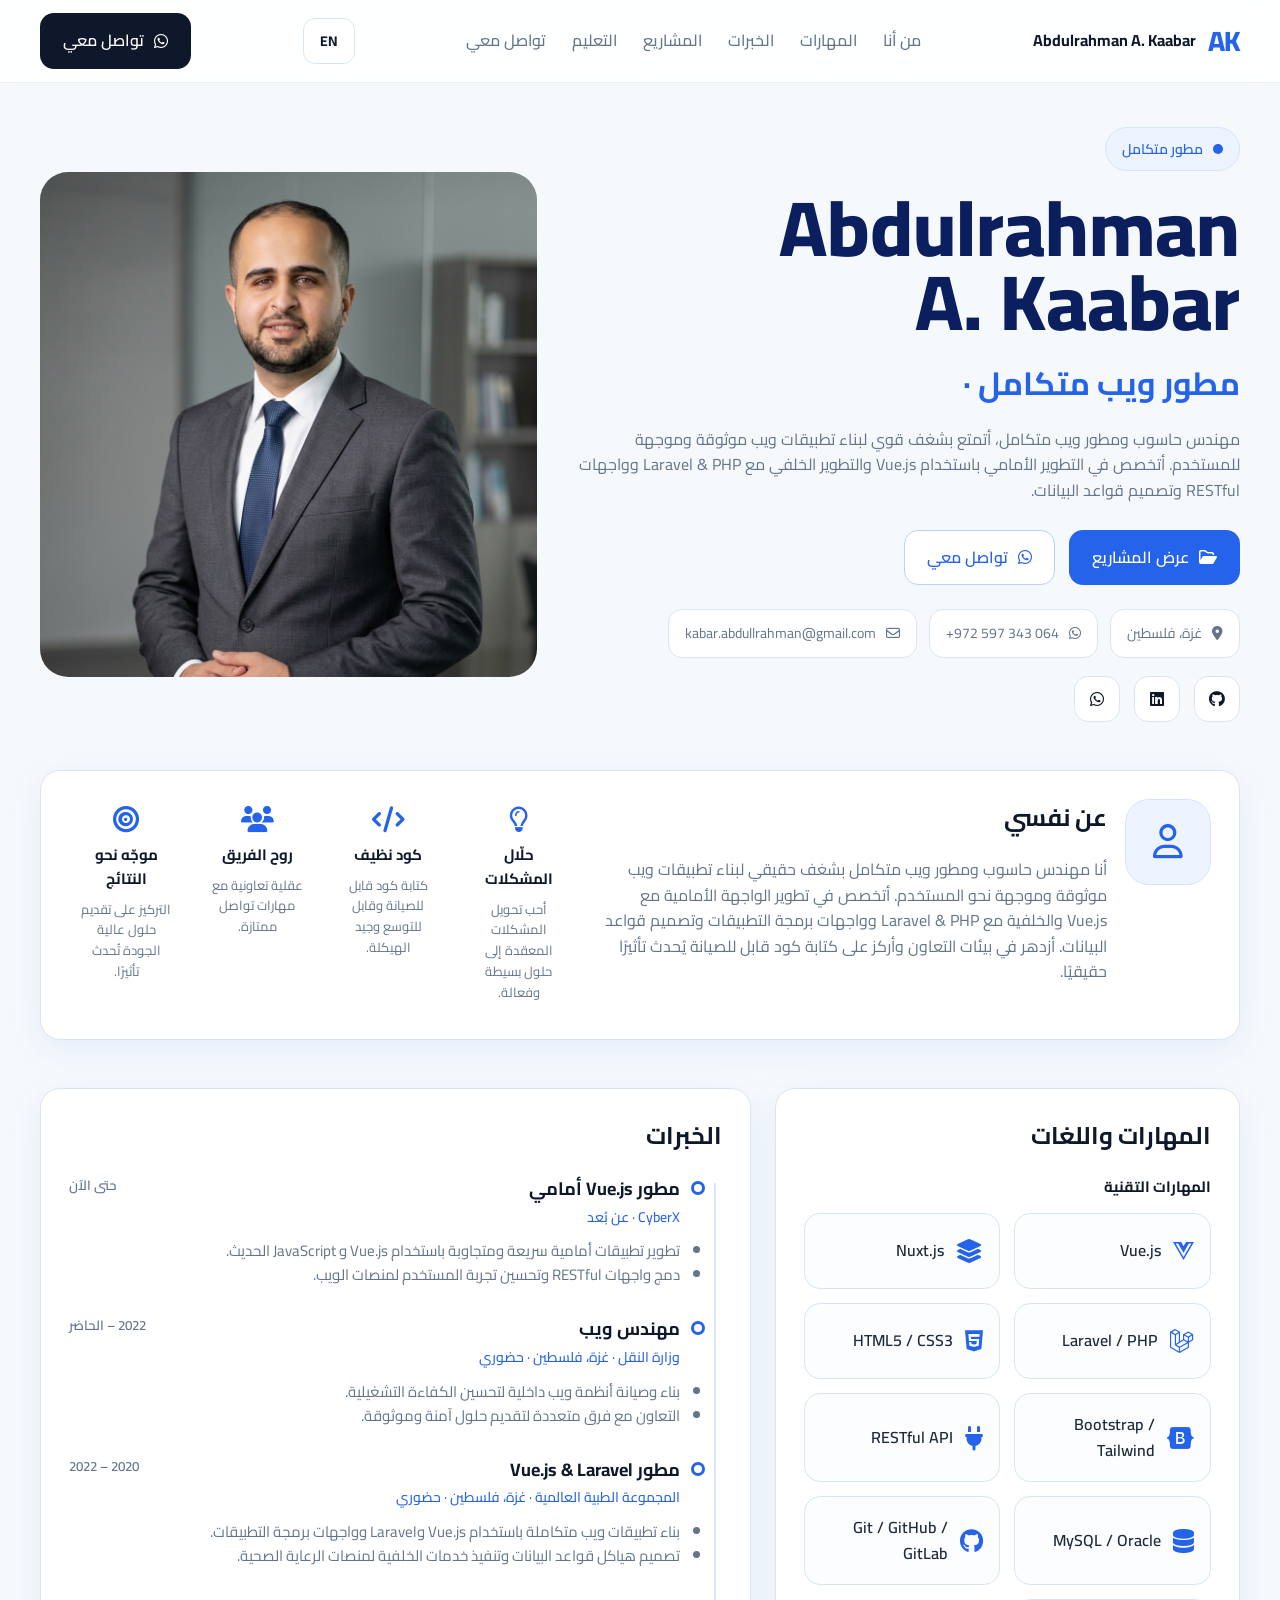
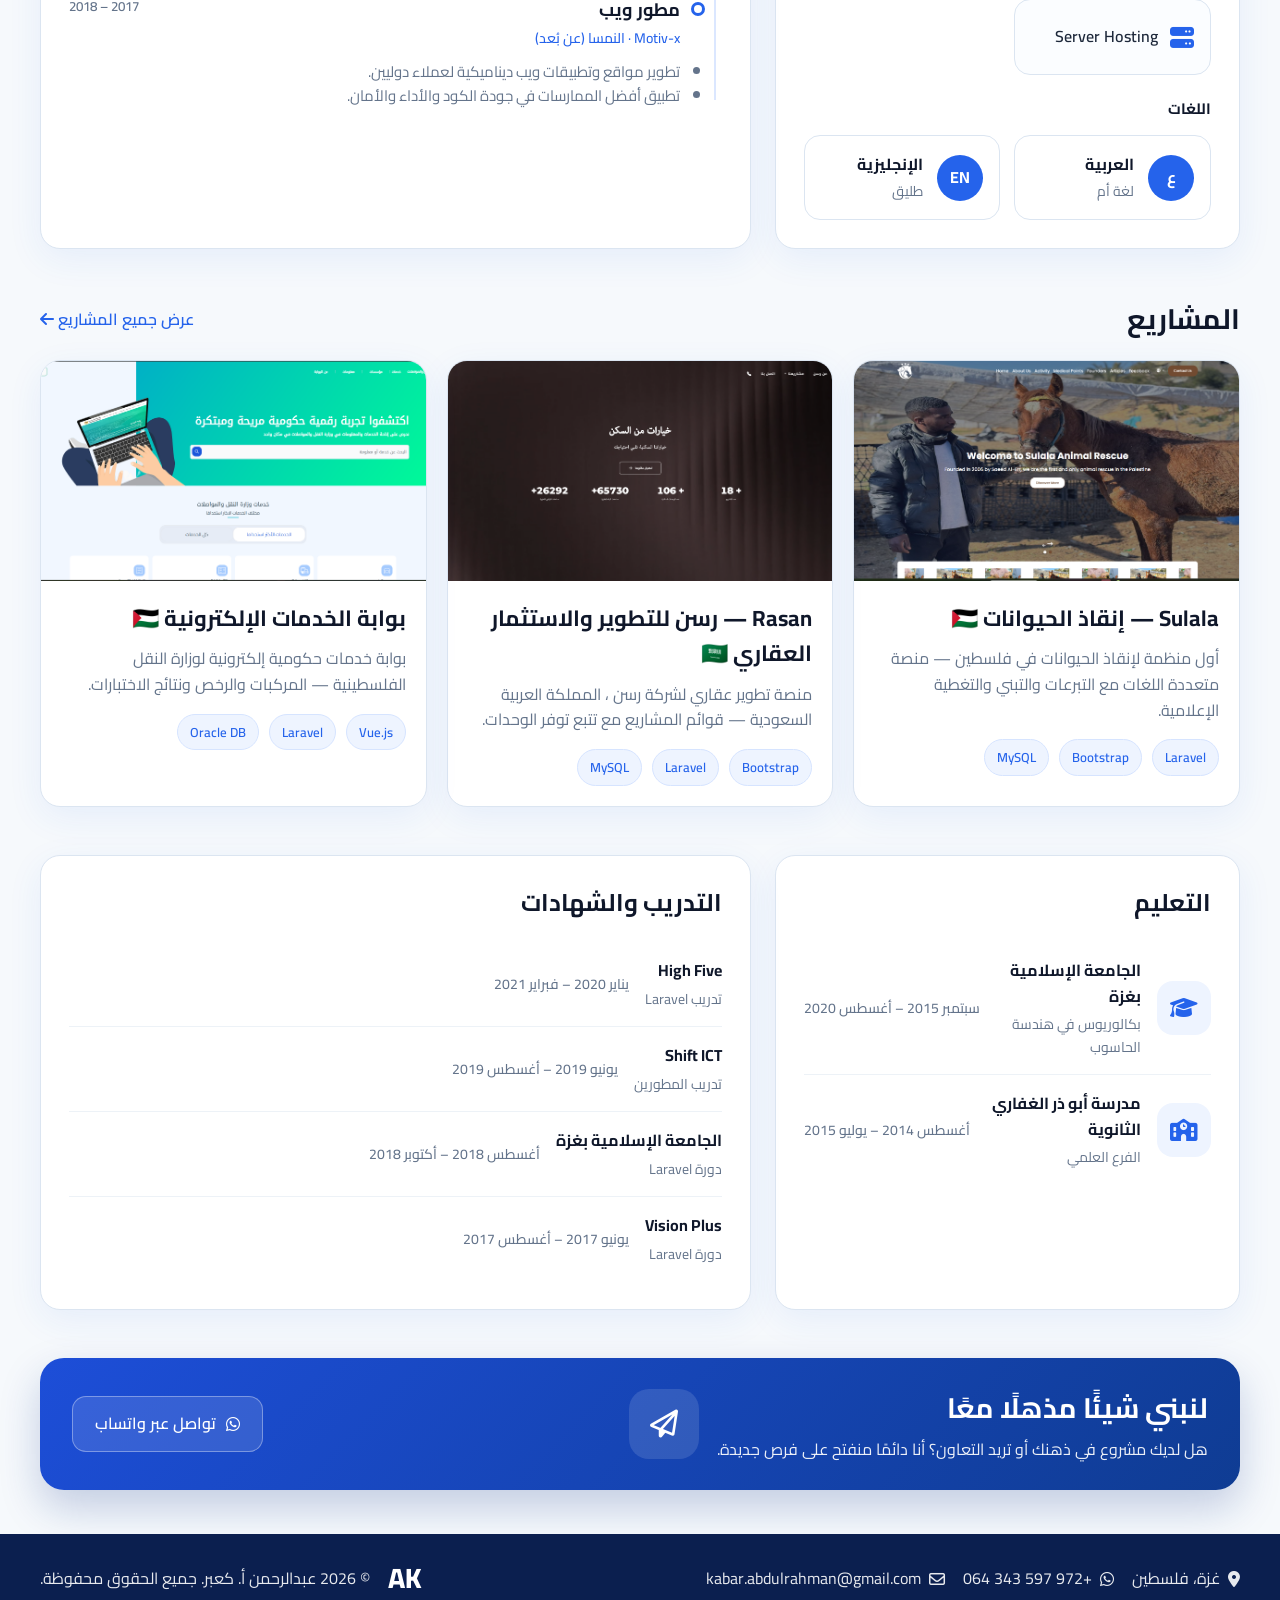
==== commit a7646c32: "Add comments for language handling and adjust CTA styles for RTL support" ====
--- a/index.html
+++ b/index.html
@@ -482,6 +482,7 @@
   </a>
 
   <script>
+    /*
        Default language: Arabic (ar). Toggle stores to localStorage.
     ══════════════════════════════════════════════════════════ */
     const T = {
--- a/style.css
+++ b/style.css
@@ -933,7 +933,7 @@
 
 /* CTA */
 [dir="rtl"] .cta {
-  flex-direction: row-reverse;
+  /* flex-direction: row-reverse; */
 }
 [dir="rtl"] .cta-left {
   flex-direction: row-reverse;
